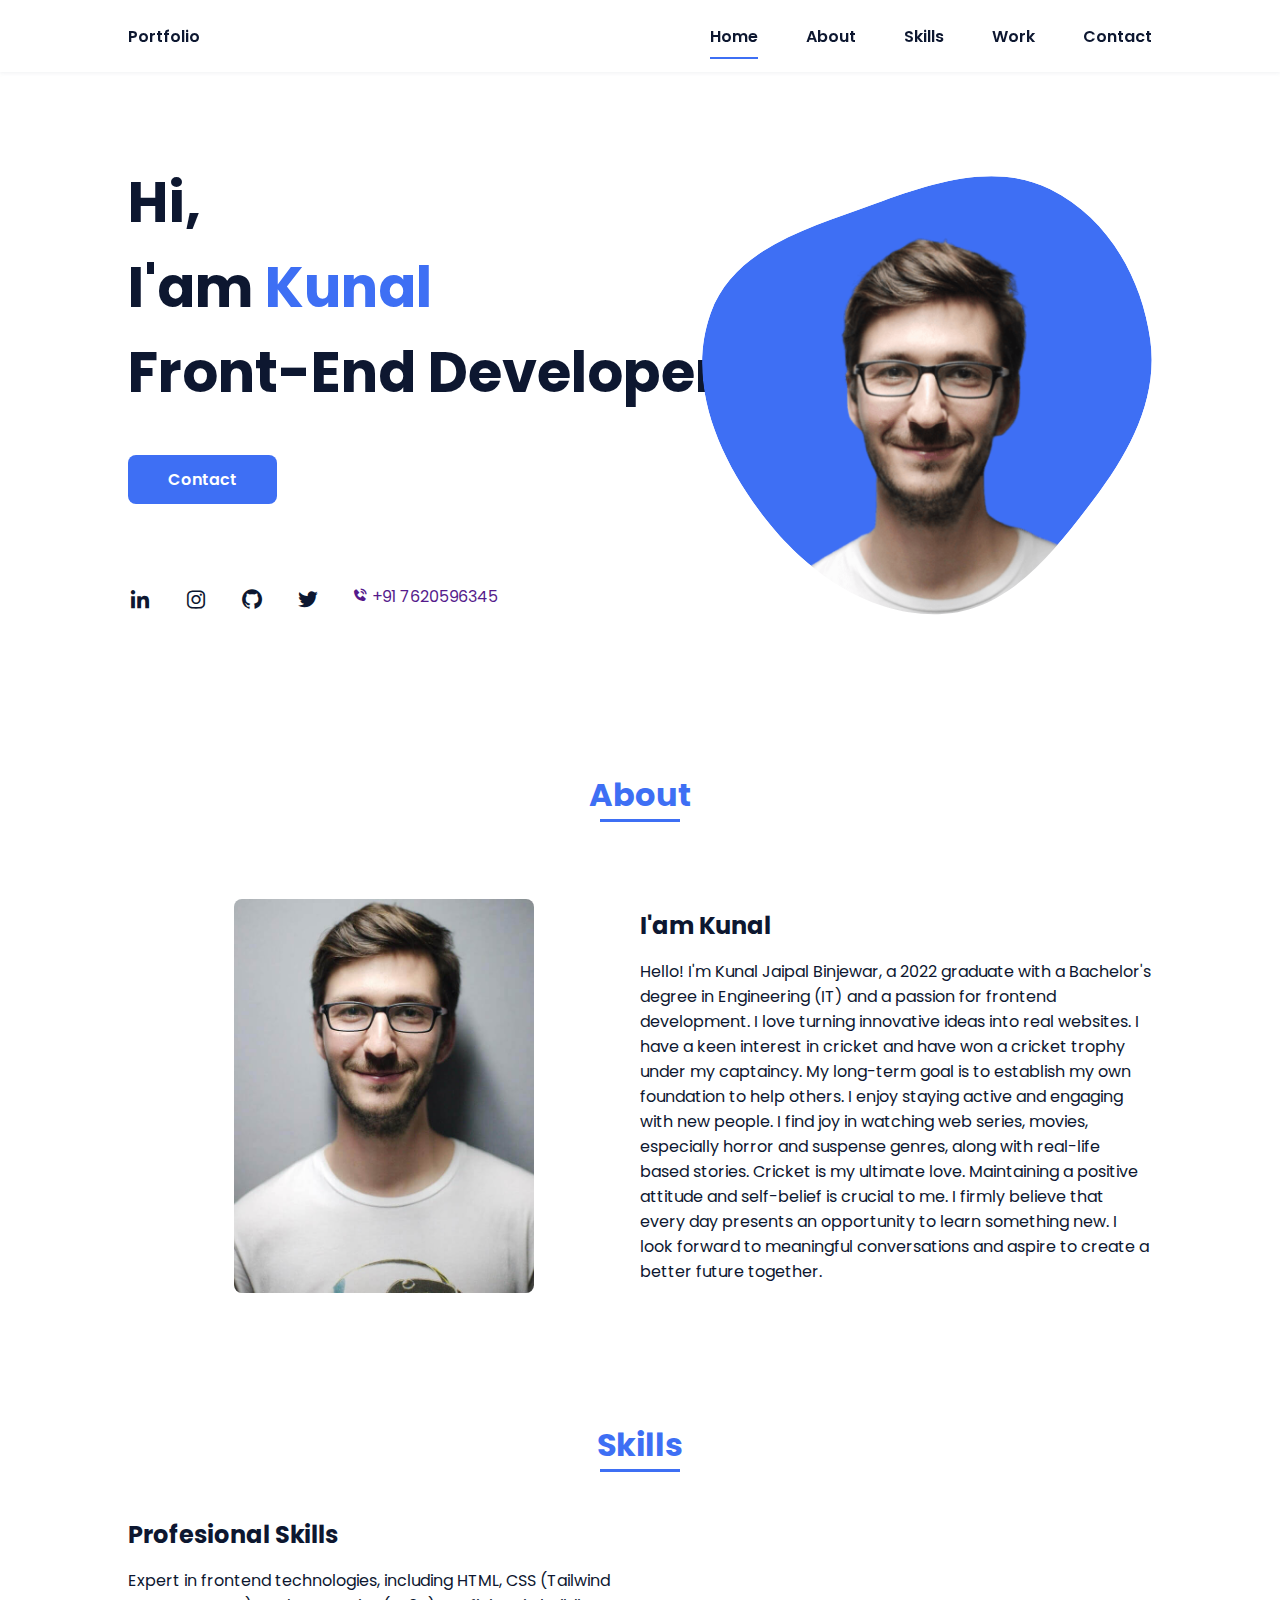
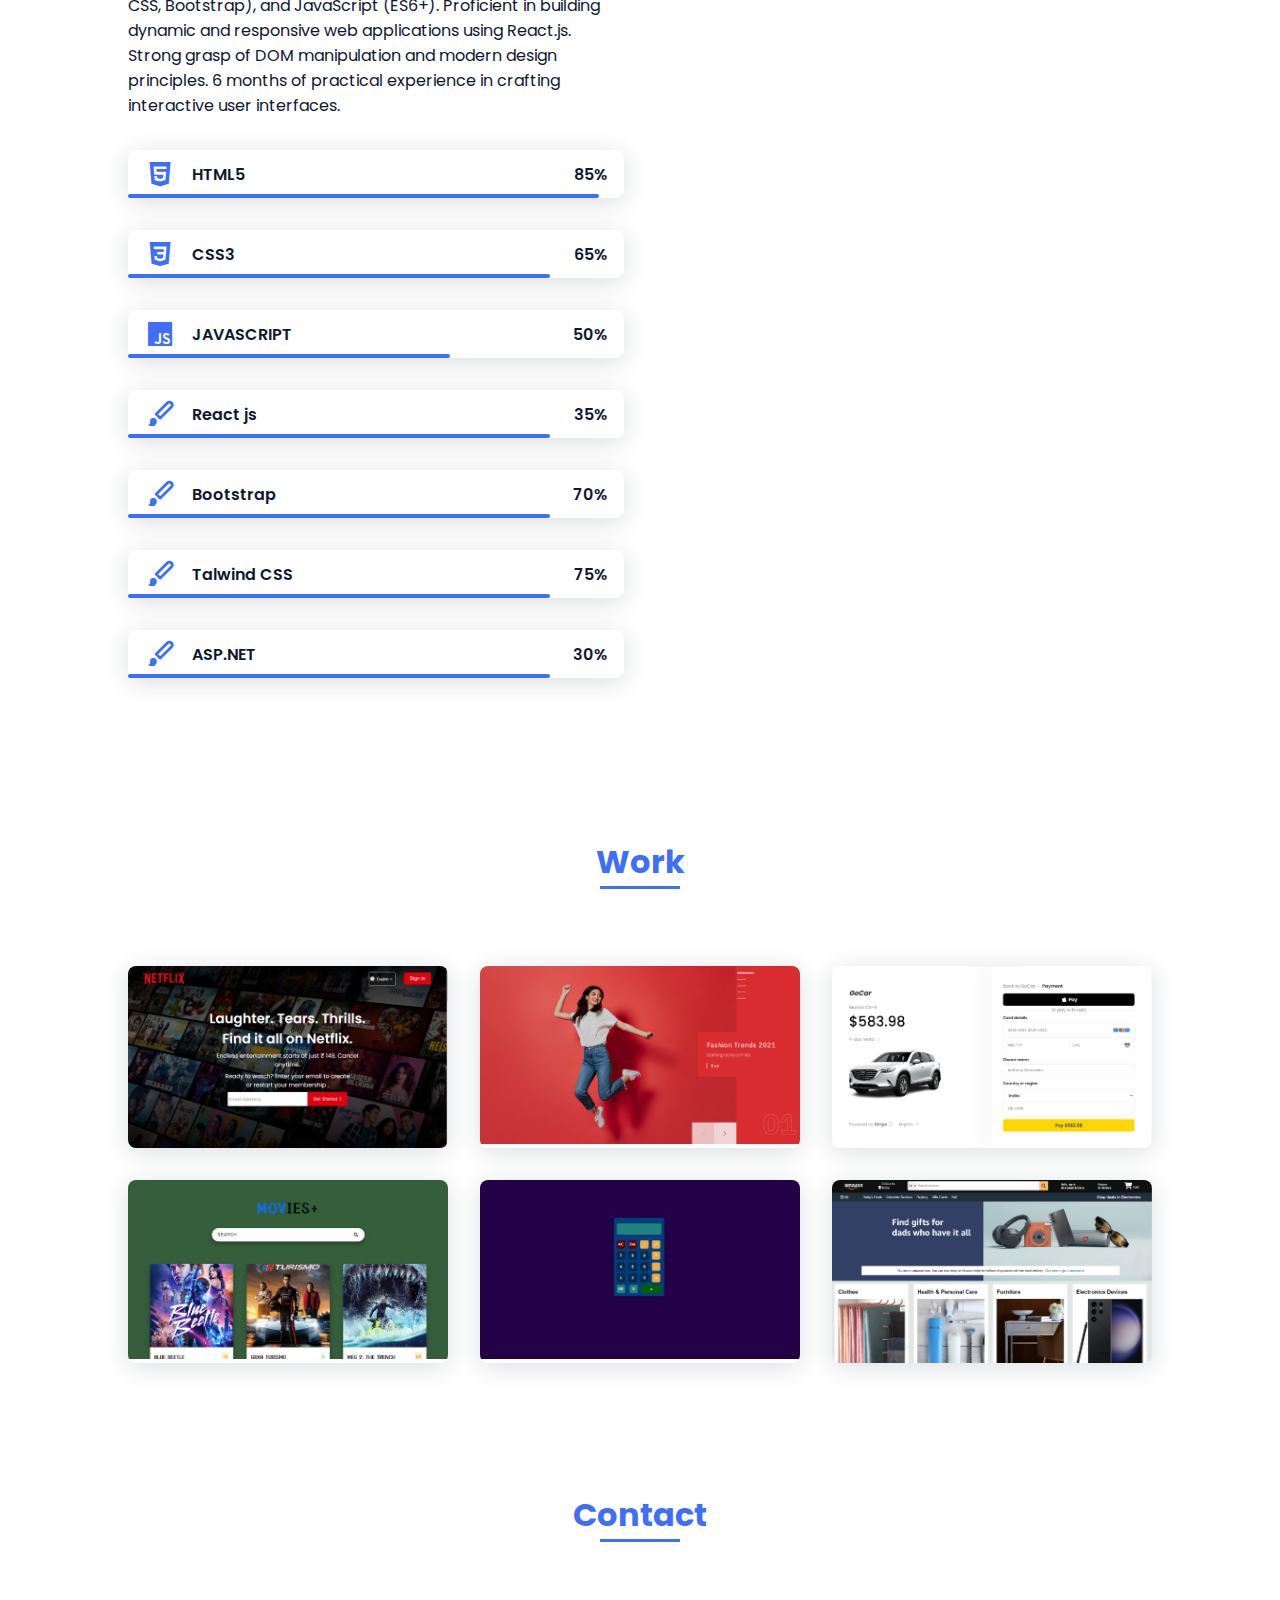
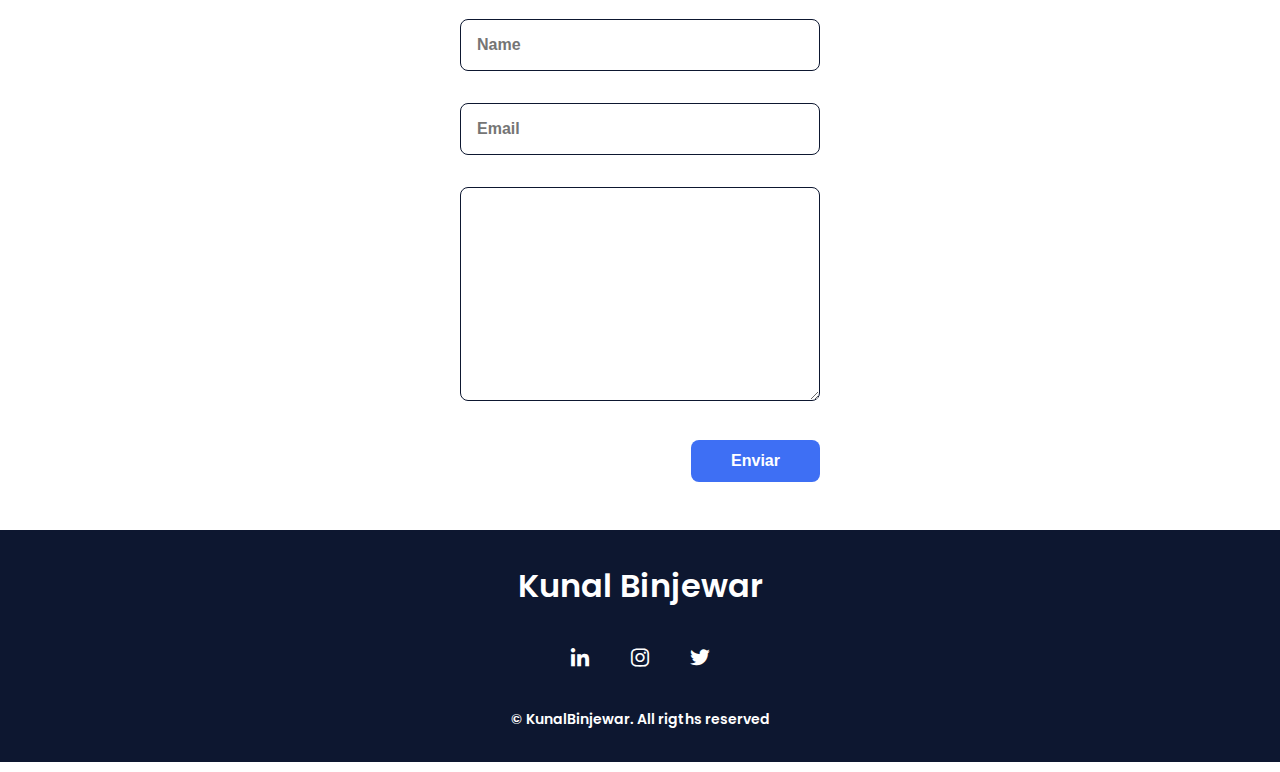
==== index.html @ bcb29efa "Add files via upload" ====
<!DOCTYPE html>
<html lang="en">
    <head>
        <meta charset="UTF-8">
        <meta name="viewport" content="width=device-width, initial-scale=1.0">

        <link rel="stylesheet" href="styles.css">

        <!-- =====BOX ICONS===== -->
        <link href='https://cdn.jsdelivr.net/npm/boxicons@2.0.5/css/boxicons.min.css' rel='stylesheet'>

        <title>Portfolio website complete</title>
        <link rel="stylesheet" href="style.css">
    </head>
    <body>
        <!--===== HEADER =====-->
        <header class="l-header">
            <nav class="nav bd-grid">
                <div>
                    <a href="#" class="nav__logo">Portfolio</a>
                </div>

                <div class="nav__menu" id="nav-menu">
                    <ul class="nav__list">
                        <li class="nav__item"><a href="#home" class="nav__link active">Home</a></li>
                        <li class="nav__item"><a href="#about" class="nav__link">About</a></li>
                        <li class="nav__item"><a href="#skills" class="nav__link">Skills</a></li>
                        <li class="nav__item"><a href="#work" class="nav__link">Work</a></li>
                        <li class="nav__item"><a href="#contact" class="nav__link">Contact</a></li>
                    </ul>
                </div>

                <div class="nav__toggle" id="nav-toggle">
                    <i class='bx bx-menu'></i>
                </div>
            </nav>
        </header>

        <main class="l-main">
            <!--===== HOME =====-->
            <section class="home bd-grid" id="home">
                <div class="home__data">
                    <h1 class="home__title">Hi,<br>I'am <span class="home__title-color">Kunal</span><br> Front-End Developer</h1>

                    <a href="#" class="button">Contact</a>
                </div>

                <div class="home__social">
                    <a href="https://www.linkedin.com/in/kunal-binjewar-3b2082219/" class="home__social-icon"><i class='bx bxl-linkedin'></i></a>
                    <a href="https://www.instagram.com/_kunal.binjewar/" class="home__social-icon"><i class='bx bxl-instagram'></i></a>
                    <a href="https://github.com/kunalbinjewar" class="home__social-icon"><i class='bx bxl-github' ></i></a>
                    <a href="https://twitter.com/kunalbinjewar09" class="home__social-icon"><i class='bx bxl-twitter'></i></a>
                    <a href="" class="home__contact-number">
                        <i class='bx bxs-phone-call'></i> +91 7620596345
                      </a>
                      

                </div>

                <div class="home__img">
                    <svg class="home__blob" viewBox="0 0 479 467" xmlns="http://www.w3.org/2000/svg" xmlns:xlink="http://www.w3.org/1999/xlink">
                        <mask id="mask0" mask-type="alpha">
                            <path d="M9.19024 145.964C34.0253 76.5814 114.865 54.7299 184.111 29.4823C245.804 6.98884 311.86 -14.9503 370.735 14.143C431.207 44.026 467.948 107.508 477.191 174.311C485.897 237.229 454.931 294.377 416.506 344.954C373.74 401.245 326.068 462.801 255.442 466.189C179.416 469.835 111.552 422.137 65.1576 361.805C17.4835 299.81 -17.1617 219.583 9.19024 145.964Z"/>
                        </mask>
                        <g mask="url(#mask0)">
                            <path d="M9.19024 145.964C34.0253 76.5814 114.865 54.7299 184.111 29.4823C245.804 6.98884 311.86 -14.9503 370.735 14.143C431.207 44.026 467.948 107.508 477.191 174.311C485.897 237.229 454.931 294.377 416.506 344.954C373.74 401.245 326.068 462.801 255.442 466.189C179.416 469.835 111.552 422.137 65.1576 361.805C17.4835 299.81 -17.1617 219.583 9.19024 145.964Z"/>
                            <image class="home__blob-img" x="50" y="60" href="perfil.png"/>
                        </g>
                    </svg>
                </div>
            </section>

            <!--===== ABOUT =====-->
            <section class="about section " id="about">
                <h2 class="section-title">About</h2>

                <div class="about__container bd-grid">
                    <div class="about__img">
                        <img src="about.jpg" alt="">
                    </div>
                    
                    <div>
                        <h2 class="about__subtitle">I'am Kunal</h2>
                        <p class="about__text">
                            Hello! I'm Kunal Jaipal Binjewar, a 2022 graduate with a Bachelor's degree in Engineering (IT) and a passion for frontend development. I love turning innovative ideas into real websites. I have a keen interest in cricket and have won a cricket trophy under my captaincy.
                            
                            My long-term goal is to establish my own foundation to help others. I enjoy staying active and engaging with new people. I find joy in watching web series, movies, especially horror and suspense genres, along with real-life based stories. Cricket is my ultimate love.
                            
                            Maintaining a positive attitude and self-belief is crucial to me. I firmly believe that every day presents an opportunity to learn something new. I look forward to meaningful conversations and aspire to create a better future together.</p>           
                    </div>                                   
                </div>
            </section>

            <!--===== SKILLS =====-->
            <section class="skills section" id="skills">
                <h2 class="section-title">Skills</h2>

                <div class="skills__container bd-grid">          
                    <div>
                        <h2 class="skills__subtitle">Profesional Skills</h2>
                        <p class="skills__text">Expert in frontend technologies, including HTML, CSS (Tailwind CSS, Bootstrap), and JavaScript (ES6+). Proficient in building dynamic and responsive web applications using React.js. Strong grasp of DOM manipulation and modern design principles. 6 months of practical experience in crafting interactive user interfaces.</p>
                        <div class="skills__data">
                            <div class="skills__names">
                                <i class='bx bxl-html5 skills__icon'></i>
                                <span class="skills__name">HTML5</span>
                            </div>
                            <div class="skills__bar skills__html">

                            </div>
                            <div>
                                <span class="skills__percentage">85%</span>
                            </div>
                        </div>
                        <div class="skills__data">
                            <div class="skills__names">
                                <i class='bx bxl-css3 skills__icon'></i>
                                <span class="skills__name">CSS3</span>
                            </div>
                            <div class="skills__bar skills__css">
                                
                            </div>
                            <div>
                                <span class="skills__percentage">65%</span>
                            </div>
                        </div>
                        <div class="skills__data">
                            <div class="skills__names">
                                <i class='bx bxl-javascript skills__icon' ></i>
                                <span class="skills__name">JAVASCRIPT</span>
                            </div>
                            <div class="skills__bar skills__js">
                                
                            </div>
                            <div>
                                <span class="skills__percentage">50%</span>
                            </div>
                        </div>
                        <div class="skills__data">
                            <div class="skills__names">
                                <i class='bx bxs-paint skills__icon'></i>
                                <span class="skills__name">React js</span>
                            </div>
                            <div class="skills__bar skills__ux">
                                
                            </div>
                            <div>
                                <span class="skills__percentage">35%</span>
                            </div>
                        </div>
                        <div class="skills__data">
                            <div class="skills__names">
                                <i class='bx bxs-paint skills__icon'></i>
                                <span class="skills__name">Bootstrap</span>
                            </div>
                            <div class="skills__bar skills__ux">
                                
                            </div>
                            <div>
                                <span class="skills__percentage">70%</span>
                            </div>
                        </div>
                        <div class="skills__data">
                            <div class="skills__names">
                                <i class='bx bxs-paint skills__icon'></i>
                                <span class="skills__name">Talwind CSS</span>
                            </div>
                            <div class="skills__bar skills__ux">
                                
                            </div>
                            <div>
                                <span class="skills__percentage">75%</span>
                            </div>
                        </div>
                        <div class="skills__data">
                            <div class="skills__names">
                                <i class='bx bxs-paint skills__icon'></i>
                                <span class="skills__name">ASP.NET</span>
                            </div>
                            <div class="skills__bar skills__ux">
                                
                            </div>
                            <div>
                                <span class="skills__percentage">30%</span>
                            </div>
                        </div>
                    </div>
                    
                    <div>              
                        <img src="assets/img/work3.jpg" alt="" class="skills__img">
                    </div>
                </div>
            </section>

            <!--===== WORK =====-->
            <section class="work section" id="work">
                <h2 class="section-title">Work</h2>

                <div class="work__container bd-grid">
                    <a href="https://netflixclone-kunalbinjewar.vercel.app/" class="work__img">
                        <img src="Work.png" alt="">
                    </a>
                    <a href="https://landing-page01-6m3l1eq79-kunalbinjewar.vercel.app/" class="work__img">
                        <img src="Work2.png" alt="">
                    </a>
                    <a href="https://checkout-form-5dfsgkwvi-kunalbinjewar.vercel.app/" class="work__img">
                        <img src="Work3.png" alt="">
                    </a>
                    <a href="https://movies-six-theta.vercel.app/" class="work__img">
                        <img src="Work4.png" alt="">
                    </a>
                    <a href="https://mini-calculator-gamma.vercel.app/" class="work__img">
                        <img src="Work5.png" alt="">
                    </a>
                    <a href="https://amazonclone-alpha.vercel.app/" class="work__img">
                        <img src="Work7.png" alt="">
                    </a>
                </div>
            </section>

            <!--===== CONTACT =====-->
            <section class="contact section" id="contact">
                <h2 class="section-title">Contact</h2>

                <div class="contact__container bd-grid">
                    <form action="" class="contact__form">
                        <input type="text" placeholder="Name" class="contact__input">
                        <input type="mail" placeholder="Email" class="contact__input">
                        <textarea name="" id="" cols="0" rows="10" class="contact__input"></textarea>
                        <input type="button" value="Enviar" class="contact__button button">
                    </form>
                </div>
            </section>
        </main>

        <!--===== FOOTER =====-->
        <footer class="footer">
            <p class="footer__title">Kunal Binjewar</p>
            <div class="footer__social">
                <a href="https://www.linkedin.com/in/kunal-binjewar-3b2082219/" class="footer__icon"><i class='bx bxl-linkedin' ></i></a>
                <a href="https://www.instagram.com/_kunal.binjewar/" class="footer__icon"><i class='bx bxl-instagram' ></i></a>
                <a href="https://twitter.com/kunalbinjewar09" class="footer__icon"><i class='bx bxl-twitter' ></i></a>
            </div>
            <p class="footer__copy">&#169; KunalBinjewar. All rigths reserved</p>
        </footer>

        <!--===== MAIN JS =====-->
        <script src="main.js"></script>
    </body>
</html>
---- style.css ----
/*===== GOOGLE FONTS =====*/
@import url("https://fonts.googleapis.com/css2?family=Poppins:wght@400;600;700&display=swap");
/*===== VARIABLES CSS =====*/
:root {
  --header-height: 3rem;
  --font-semi: 600;
  /*===== Colores =====*/
  /*Purple 260 - Red 355 - Blue 224 - Pink 340*/
  /* HSL color mode */
  --hue-color: 224;
  --first-color: hsl(var(--hue-color), 89%, 60%);
  --second-color: hsl(var(--hue-color), 56%, 12%);
  /*===== Fuente y tipografia =====*/
  --body-font: 'Poppins', sans-serif;
  --big-font-size: 2rem;
  --h2-font-size: 1.25rem;
  --normal-font-size: .938rem;
  --smaller-font-size: .75rem;
  /*===== Margenes =====*/
  --mb-2: 1rem;
  --mb-4: 2rem;
  --mb-5: 2.5rem;
  --mb-6: 3rem;
  /*===== z index =====*/
  --z-back: -10;
  --z-fixed: 100;
}

@media screen and (min-width: 968px) {
  :root {
    --big-font-size: 3.5rem;
    --h2-font-size: 2rem;
    --normal-font-size: 1rem;
    --smaller-font-size: .875rem;
  }
}

/*===== BASE =====*/
*, ::before, ::after {
  box-sizing: border-box;
}

html {
  scroll-behavior: smooth;
}

body {
  margin: var(--header-height) 0 0 0;
  font-family: var(--body-font);
  font-size: var(--normal-font-size);
  color: var(--second-color);
}

h1, h2, p {
  margin: 0;
}

ul {
  margin: 0;
  padding: 0;
  list-style: none;
}

a {
  text-decoration: none;
}

img {
  max-width: 100%;
  height: auto;
  display: block;
}

/*===== CLASS CSS ===== */
.section-title {
  position: relative;
  font-size: var(--h2-font-size);
  color: var(--first-color);
  margin-top: var(--mb-2);
  margin-bottom: var(--mb-4);
  text-align: center;
}

.section-title::after {
  position: absolute;
  content: '';
  width: 64px;
  height: 0.18rem;
  left: 0;
  right: 0;
  margin: auto;
  top: 2rem;
  background-color: var(--first-color);
}

.section {
  padding-top: 3rem;
  padding-bottom: 2rem;
}

/*===== LAYOUT =====*/
.bd-grid {
  max-width: 1024px;
  display: grid;
  margin-left: var(--mb-2);
  margin-right: var(--mb-2);
}

.l-header {
  width: 100%;
  position: fixed;
  top: 0;
  left: 0;
  z-index: var(--z-fixed);
  background-color: #fff;
  box-shadow: 0 1px 4px rgba(146, 161, 176, 0.15);
}

/*===== NAV =====*/
.nav {
  height: var(--header-height);
  display: flex;
  justify-content: space-between;
  align-items: center;
  font-weight: var(--font-semi);
}

@media screen and (max-width: 767px) {
  .nav__menu {
    position: fixed;
    top: var(--header-height);
    right: -100%;
    width: 80%;
    height: 100%;
    padding: 2rem;
    background-color: var(--second-color);
    transition: .5s;
  }
}

.nav__item {
  margin-bottom: var(--mb-4);
}

.nav__link {
  position: relative;
  color: #fff;
}

.nav__link:hover {
  position: relative;
}

.nav__link:hover::after {
  position: absolute;
  content: '';
  width: 100%;
  height: 0.18rem;
  left: 0;
  top: 2rem;
  background-color: var(--first-color);
}

.nav__logo {
  color: var(--second-color);
}

.nav__toggle {
  color: var(--second-color);
  font-size: 1.5rem;
  cursor: pointer;
}

/*Active menu*/
.active::after {
  position: absolute;
  content: '';
  width: 100%;
  height: 0.18rem;
  left: 0;
  top: 2rem;
  background-color: var(--first-color);
}

/*=== Show menu ===*/
.show {
  right: 0;
}

/*===== HOME =====*/
.home {
  position: relative;
  row-gap: 5rem;
  padding: 4rem 0 5rem;
}

.home__data {
  align-self: center;
}

.home__title {
  font-size: var(--big-font-size);
  margin-bottom: var(--mb-5);
}

.home__title-color {
  color: var(--first-color);
}

.home__social {
  display: flex;
  flex-direction: column;
}

.home__social-icon {
  width: max-content;
  margin-bottom: var(--mb-2);
  font-size: 1.5rem;
  color: var(--second-color);
}

.home__social-icon:hover {
  color: var(--first-color);
}

.home__img {
  position: absolute;
  right: 0;
  bottom: 0;
  width: 260px;
}

.home__blob {
  fill: var(--first-color);
}

.home__blob-img {
  width: 390px;
}

/*BUTTONS*/
.button {
  display: inline-block;
  background-color: var(--first-color);
  color: #fff;
  padding: .75rem 2.5rem;
  font-weight: var(--font-semi);
  border-radius: .5rem;
  transition: .3s;
}

.button:hover {
  box-shadow: 0px 10px 36px rgba(0, 0, 0, 0.15);
}

/* ===== ABOUT =====*/
.about__container {
  row-gap: 2rem;
  text-align: center;
}

.about__subtitle {
  margin-bottom: var(--mb-2);
}

.about__img {
  justify-self: center;
}

.about__img img {
  width: 200px;
  border-radius: .5rem;
}

/* ===== SKILLS =====*/
.skills__container {
  row-gap: 2rem;
  text-align: center;
}

.skills__subtitle {
  margin-bottom: var(--mb-2);
}

.skills__text {
  margin-bottom: var(--mb-4);
}

.skills__data {
  display: flex;
  justify-content: space-between;
  align-items: center;
  position: relative;
  font-weight: var(--font-semi);
  padding: .5rem 1rem;
  margin-bottom: var(--mb-4);
  border-radius: .5rem;
  box-shadow: 0px 4px 25px rgba(14, 36, 49, 0.15);
}

.skills__icon {
  font-size: 2rem;
  margin-right: var(--mb-2);
  color: var(--first-color);
}

.skills__names {
  display: flex;
  align-items: center;
}

.skills__bar {
  position: absolute;
  left: 0;
  bottom: 0;
  background-color: var(--first-color);
  height: .25rem;
  border-radius: .5rem;
  z-index: var(--z-back);
}

.skills__html {
  width: 95%;
}

.skills__css {
  width: 85%;
}

.skills__js {
  width: 65%;
}

.skills__ux {
  width: 85%;
}

.skills__img {
  border-radius: .5rem;
}

/* ===== WORK =====*/
.work__container {
  row-gap: 2rem;
}

.work__img {
  box-shadow: 0px 4px 25px rgba(14, 36, 49, 0.15);
  border-radius: .5rem;
  overflow: hidden;
}

.work__img img {
  transition: 1s;
}

.work__img img:hover {
  transform: scale(1.1);
}

/* ===== CONTACT =====*/
.contact__input {
  width: 100%;
  font-size: var(--normal-font-size);
  font-weight: var(--font-semi);
  padding: 1rem;
  border-radius: .5rem;
  border: 1.5px solid var(--second-color);
  outline: none;
  margin-bottom: var(--mb-4);
}

.contact__button {
  display: block;
  border: none;
  outline: none;
  font-size: var(--normal-font-size);
  cursor: pointer;
  margin-left: auto;
}

/* ===== FOOTER =====*/
.footer {
  background-color: var(--second-color);
  color: #fff;
  text-align: center;
  font-weight: var(--font-semi);
  padding: 2rem 0;
}

.footer__title {
  font-size: 2rem;
  margin-bottom: var(--mb-4);
}

.footer__social {
  margin-bottom: var(--mb-4);
}

.footer__icon {
  font-size: 1.5rem;
  color: #fff;
  margin: 0 var(--mb-2);
}

.footer__copy {
  font-size: var(--smaller-font-size);
}

/* ===== MEDIA QUERIES=====*/
@media screen and (max-width: 320px) {
  .home {
    row-gap: 2rem;
  }
  .home__img {
    width: 200px;
  }
}

@media screen and (min-width: 576px) {
  .home {
    padding: 4rem 0 2rem;
  }
  .home__social {
    padding-top: 0;
    padding-bottom: 2.5rem;
    flex-direction: row;
    align-self: flex-end;
  }
  .home__social-icon {
    margin-bottom: 0;
    margin-right: var(--mb-4);
  }
  .home__img {
    width: 300px;
    bottom: 25%;
  }
  .about__container {
    grid-template-columns: repeat(2, 1fr);
    align-items: center;
    text-align: initial;
  }
  .skills__container {
    grid-template-columns: .7fr;
    justify-content: center;
    column-gap: 1rem;
  }
  .work__container {
    grid-template-columns: repeat(2, 1fr);
    column-gap: 2rem;
    padding-top: 2rem;
  }
  .contact__form {
    width: 360px;
    padding-top: 2rem;
  }
  .contact__container {
    justify-items: center;
  }
}

@media screen and (min-width: 768px) {
  body {
    margin: 0;
  }
  .section {
    padding-top: 4rem;
    padding-bottom: 3rem;
  }
  .section-title {
    margin-bottom: var(--mb-6);
  }
  .section-title::after {
    width: 80px;
    top: 3rem;
  }
  .nav {
    height: calc(var(--header-height) + 1.5rem);
  }
  .nav__list {
    display: flex;
    padding-top: 0;
  }
  .nav__item {
    margin-left: var(--mb-6);
    margin-bottom: 0;
  }
  .nav__toggle {
    display: none;
  }
  .nav__link {
    color: var(--second-color);
  }
  .home {
    padding: 8rem 0 2rem;
  }
  .home__img {
    width: 400px;
    bottom: 10%;
  }
  .about__container {
    padding-top: 2rem;
  }
  .about__img img {
    width: 300px;
  }
  .skills__container {
    grid-template-columns: repeat(2, 1fr);
    column-gap: 2rem;
    align-items: center;
    text-align: initial;
  }
  .work__container {
    grid-template-columns: repeat(3, 1fr);
    column-gap: 2rem;
  }
}

@media screen and (min-width: 992px) {
  .bd-grid {
    margin-left: auto;
    margin-right: auto;
  }
  .home {
    padding: 10rem 0 2rem;
  }
  .home__img {
    width: 450px;
  }
}
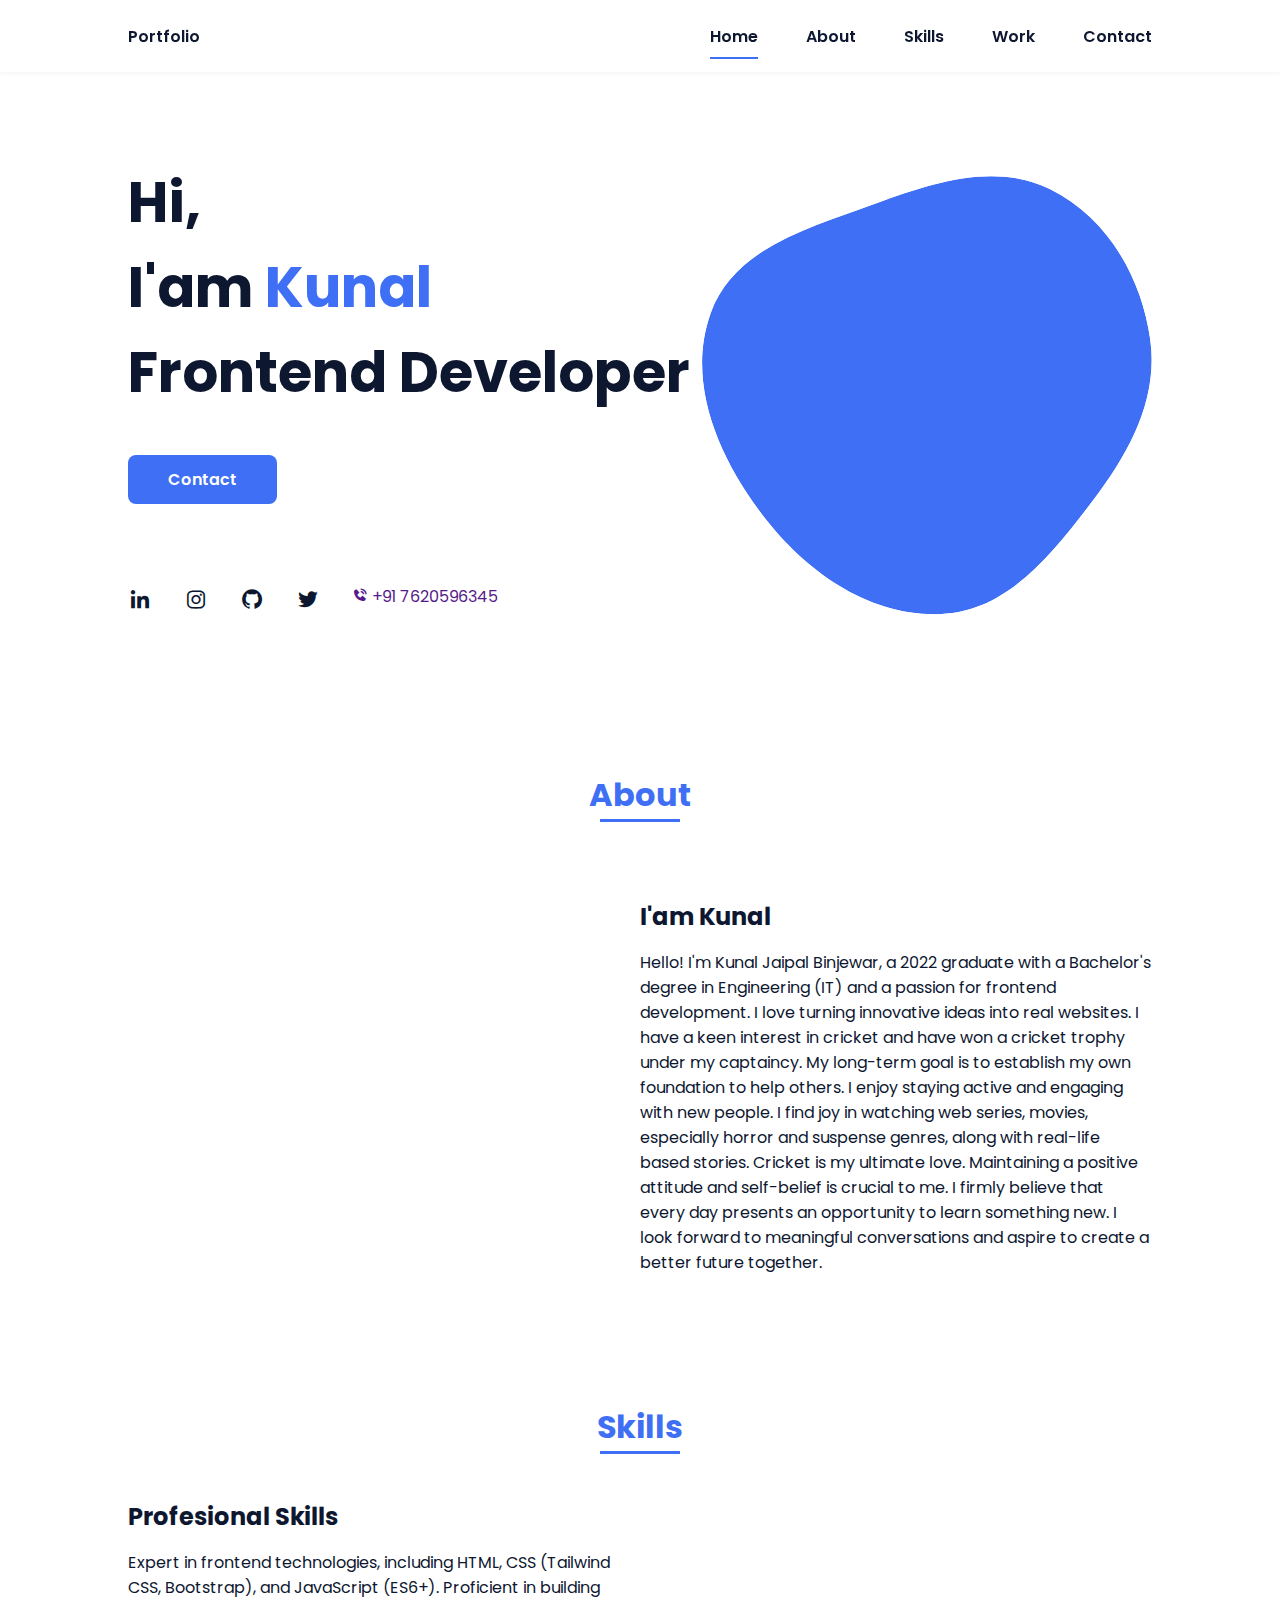
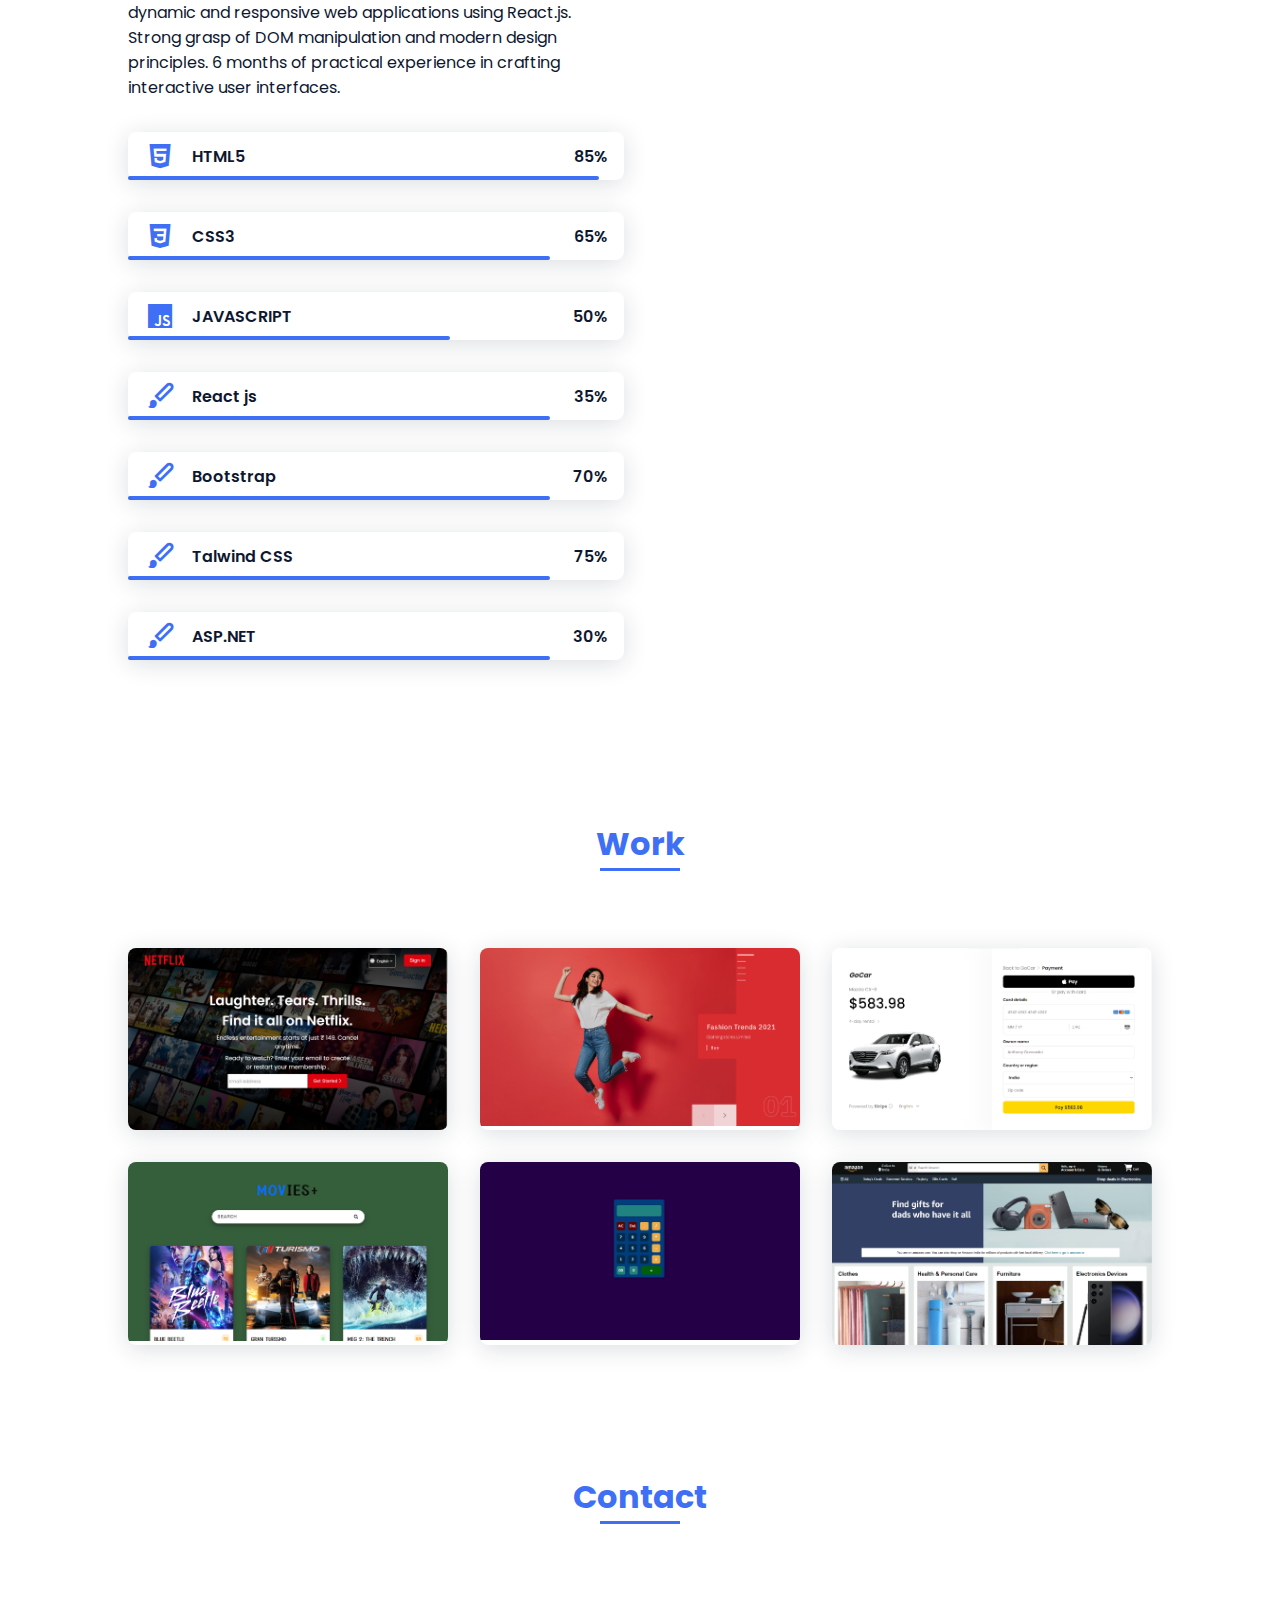
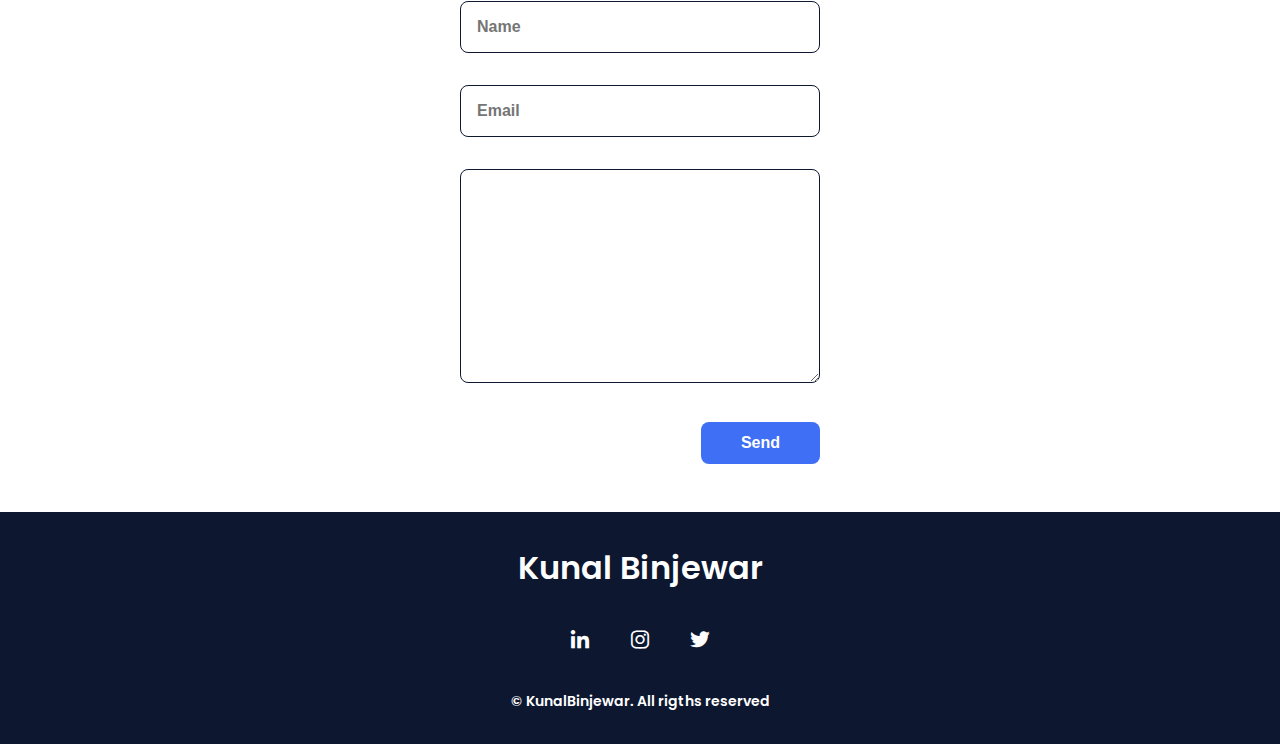
==== commit aaa525f8: "Add files via upload" ====
--- a/index.html
+++ b/index.html
@@ -40,7 +40,7 @@
             <!--===== HOME =====-->
             <section class="home bd-grid" id="home">
                 <div class="home__data">
-                    <h1 class="home__title">Hi,<br>I'am <span class="home__title-color">Kunal</span><br> Front-End Developer</h1>
+                    <h1 class="home__title">Hi,<br>I'am <span class="home__title-color">Kunal</span><br> Frontend Developer</h1>
 
                     <a href="#" class="button">Contact</a>
                 </div>
@@ -64,7 +64,7 @@
                         </mask>
                         <g mask="url(#mask0)">
                             <path d="M9.19024 145.964C34.0253 76.5814 114.865 54.7299 184.111 29.4823C245.804 6.98884 311.86 -14.9503 370.735 14.143C431.207 44.026 467.948 107.508 477.191 174.311C485.897 237.229 454.931 294.377 416.506 344.954C373.74 401.245 326.068 462.801 255.442 466.189C179.416 469.835 111.552 422.137 65.1576 361.805C17.4835 299.81 -17.1617 219.583 9.19024 145.964Z"/>
-                            <image class="home__blob-img" x="50" y="60" href="perfil.png"/>
+                            <image class="home__blob-img" x="50" y="60" href="pic.png"/>
                         </g>
                     </svg>
                 </div>
@@ -76,7 +76,7 @@
 
                 <div class="about__container bd-grid">
                     <div class="about__img">
-                        <img src="about.jpg" alt="">
+                        <img src="pic.png" alt="">
                     </div>
                     
                     <div>
@@ -226,7 +226,7 @@
                         <input type="text" placeholder="Name" class="contact__input">
                         <input type="mail" placeholder="Email" class="contact__input">
                         <textarea name="" id="" cols="0" rows="10" class="contact__input"></textarea>
-                        <input type="button" value="Enviar" class="contact__button button">
+                        <input type="button" value="Send" class="contact__button button">
                     </form>
                 </div>
             </section>
--- a/style.css
+++ b/style.css
@@ -268,8 +268,9 @@
 }
 
 .about__img img {
-  width: 200px;
-  border-radius: .5rem;
+  width: 300px;
+  border-radius: .5rem;
+ background-color: darkslategrey;
 }
 
 /* ===== SKILLS =====*/
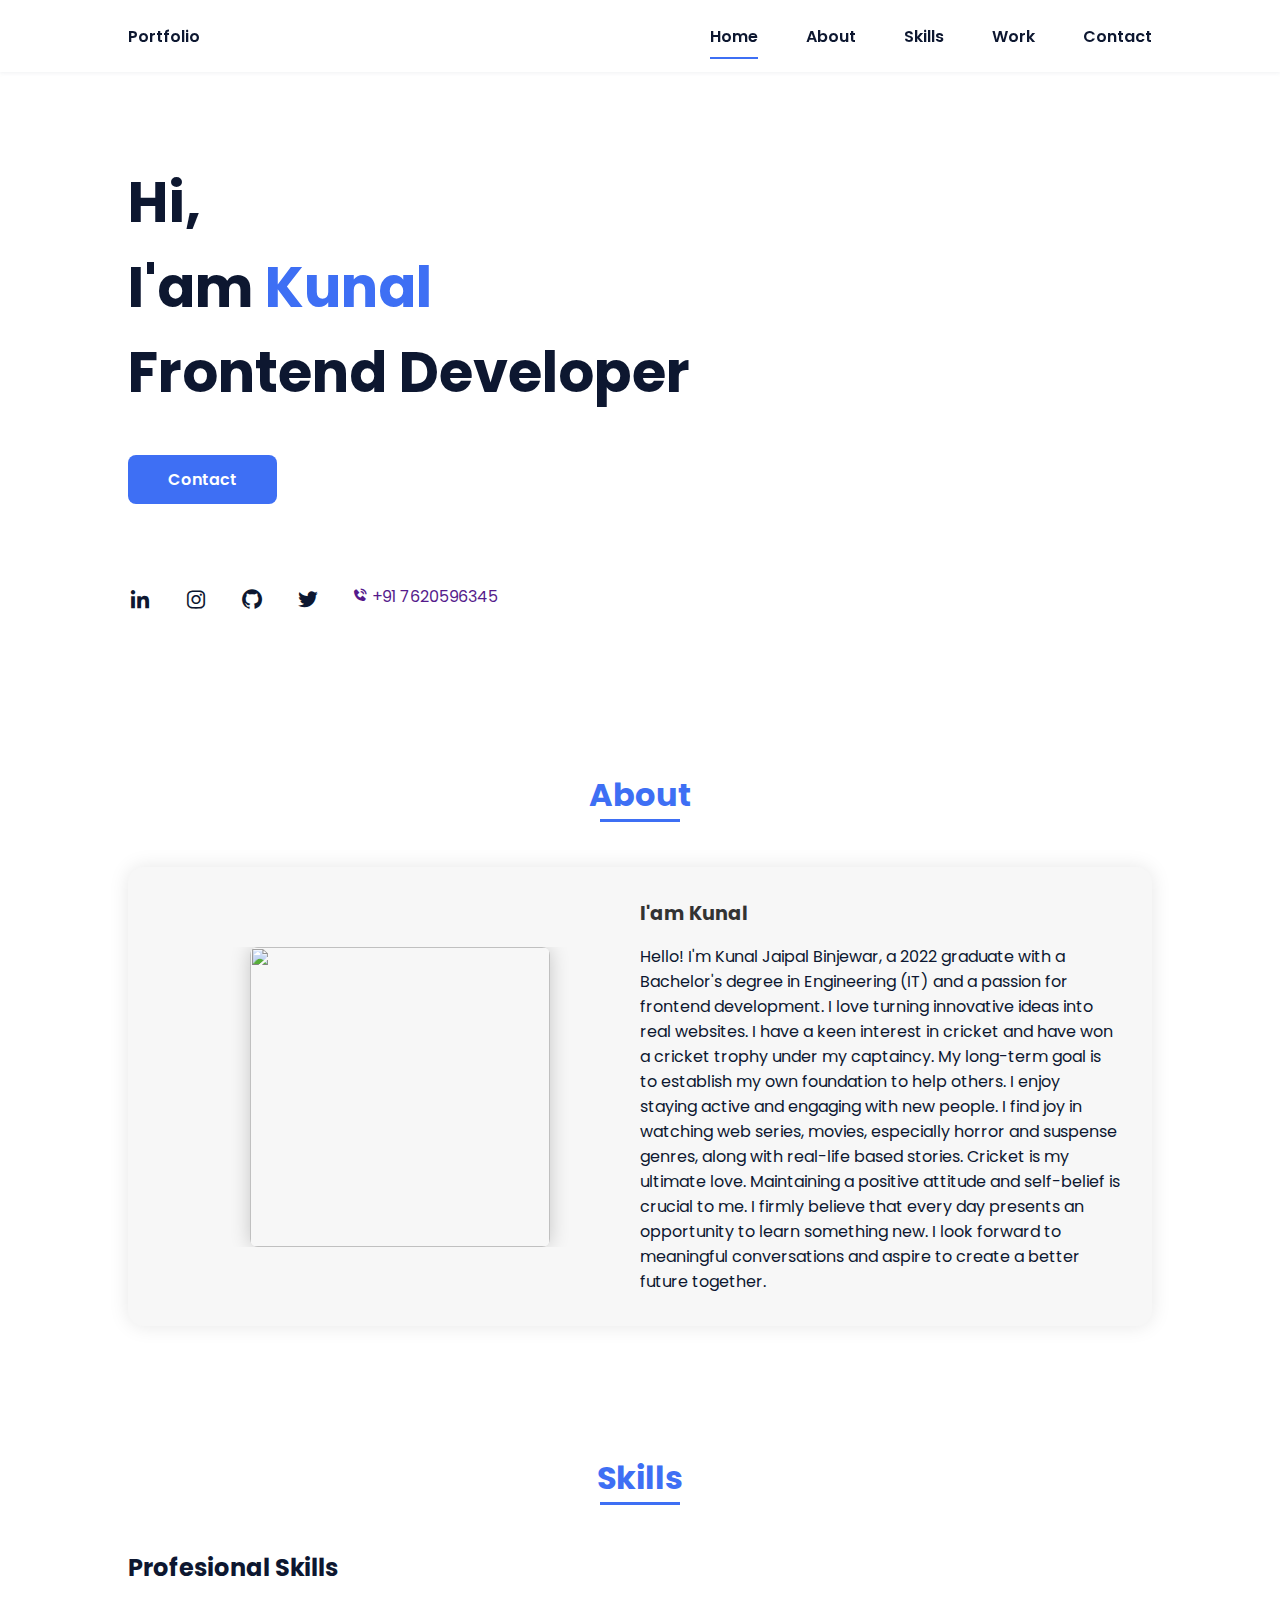
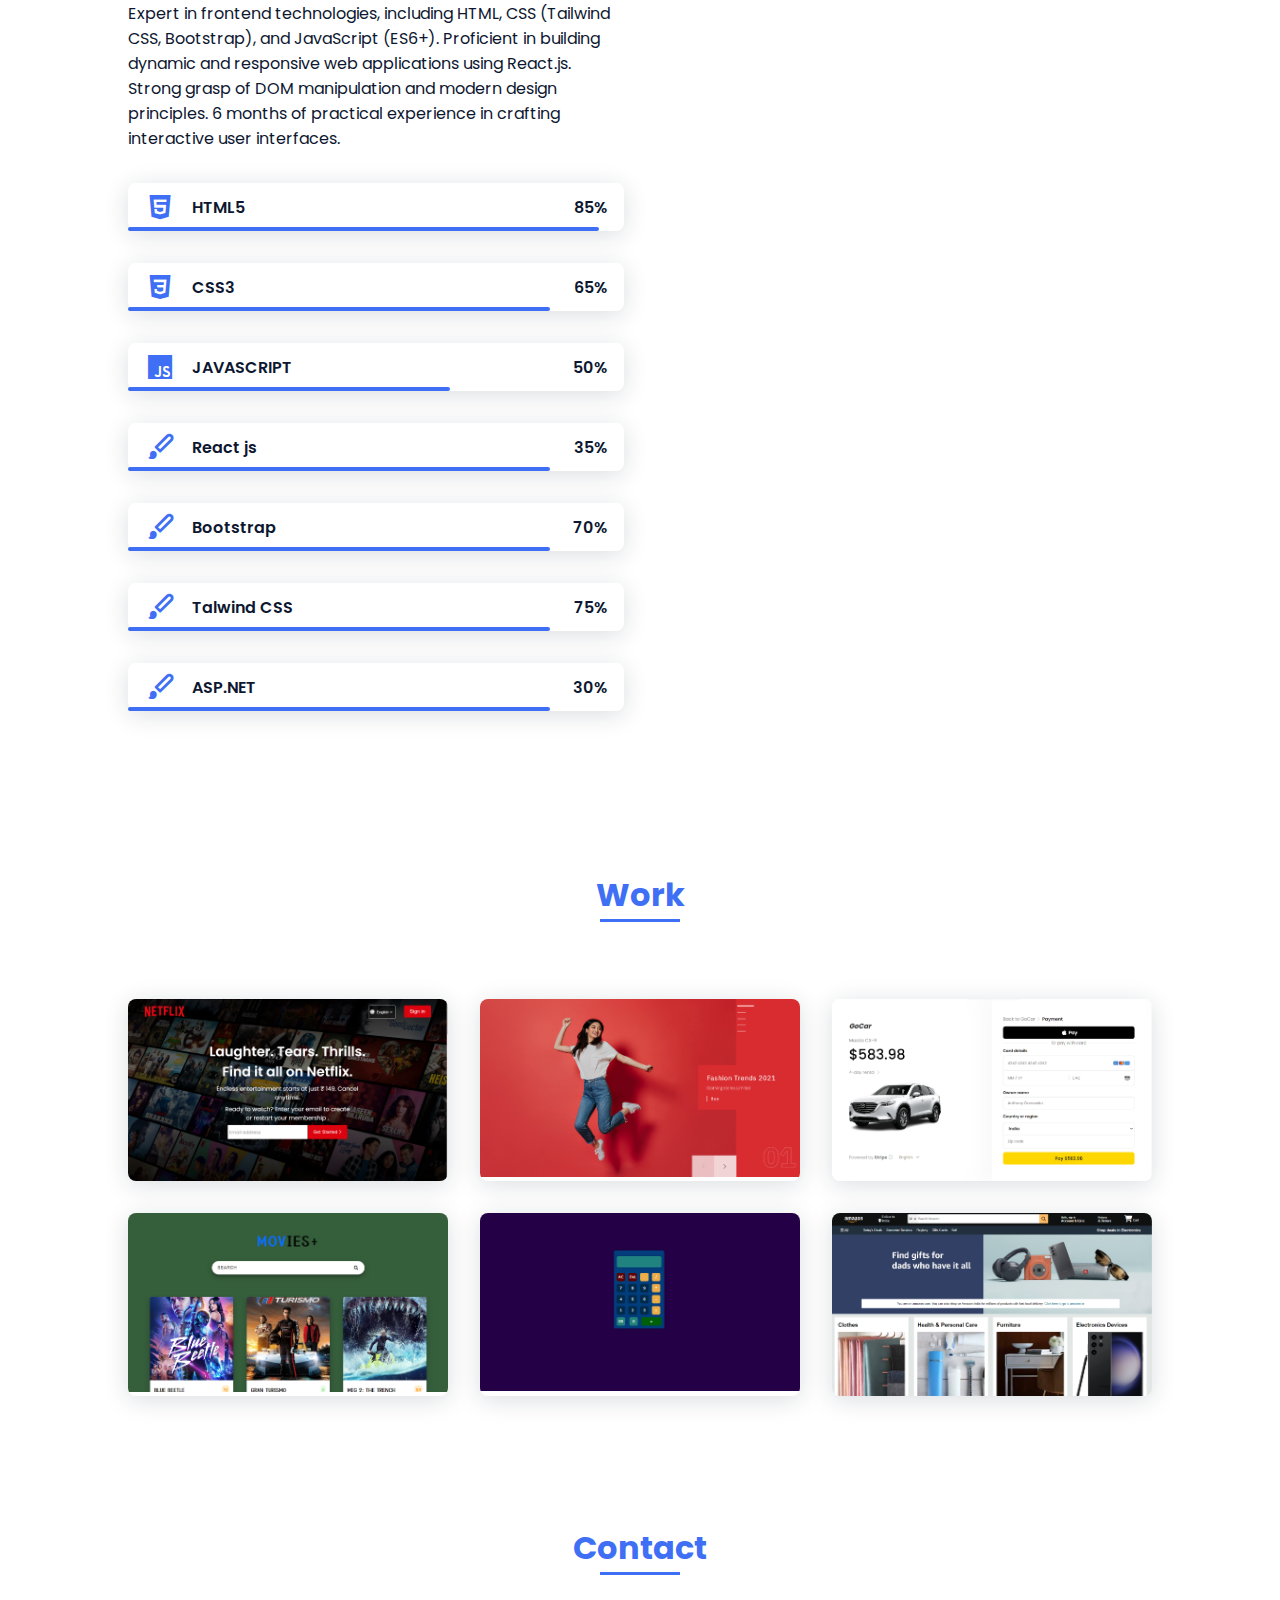
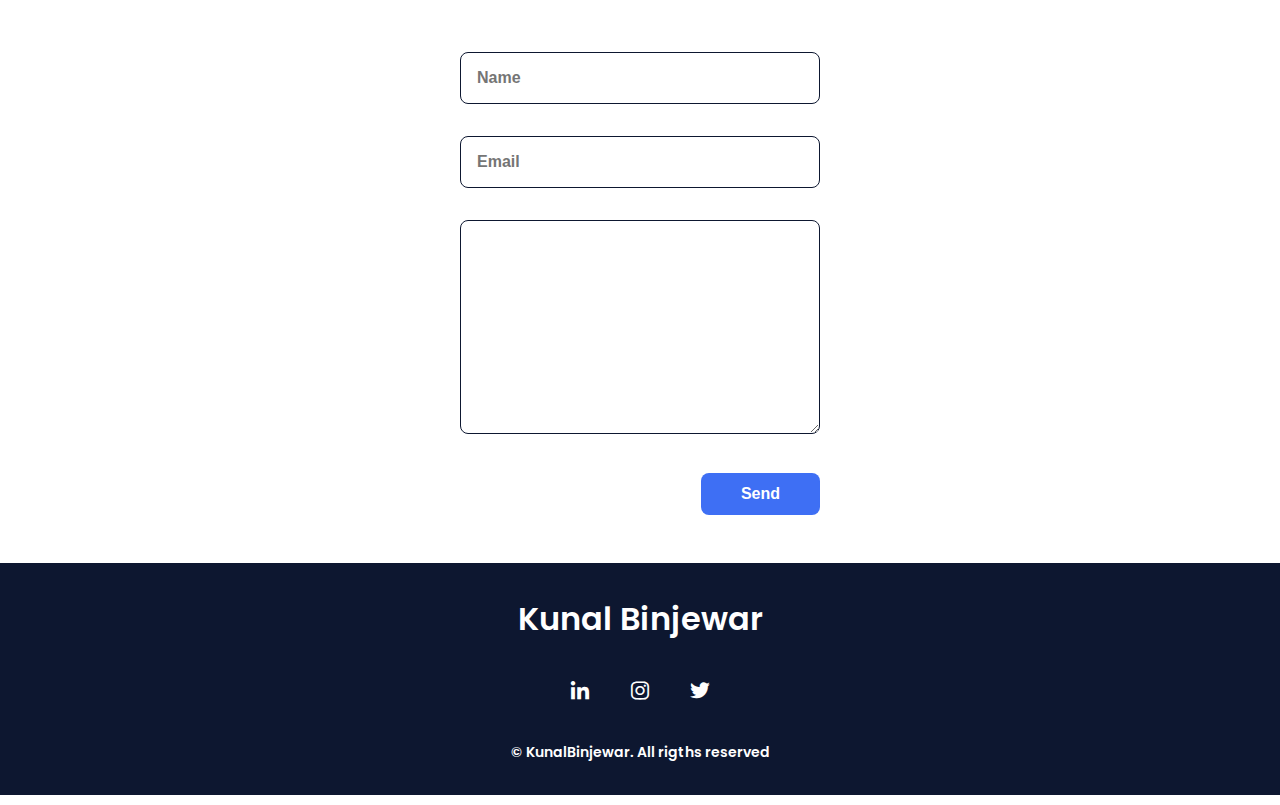
==== commit 1c138698: "Add files via upload" ====
--- a/index.html
+++ b/index.html
@@ -4,22 +4,21 @@
         <meta charset="UTF-8">
         <meta name="viewport" content="width=device-width, initial-scale=1.0">
 
-        <link rel="stylesheet" href="styles.css">
+        <link rel="stylesheet" href="style.css">
 
         <!-- =====BOX ICONS===== -->
         <link href='https://cdn.jsdelivr.net/npm/boxicons@2.0.5/css/boxicons.min.css' rel='stylesheet'>
 
-        <title>Portfolio website complete</title>
+        <title>Portfolio</title>
         <link rel="stylesheet" href="style.css">
     </head>
     <body>
         <!--===== HEADER =====-->
-        <header class="l-header">
+        <header class="l-header"> 
             <nav class="nav bd-grid">
                 <div>
                     <a href="#" class="nav__logo">Portfolio</a>
                 </div>
-
                 <div class="nav__menu" id="nav-menu">
                     <ul class="nav__list">
                         <li class="nav__item"><a href="#home" class="nav__link active">Home</a></li>
@@ -29,8 +28,7 @@
                         <li class="nav__item"><a href="#contact" class="nav__link">Contact</a></li>
                     </ul>
                 </div>
-
-                <div class="nav__toggle" id="nav-toggle">
+               <div class="nav__toggle" id="nav-toggle">
                     <i class='bx bx-menu'></i>
                 </div>
             </nav>
@@ -55,18 +53,6 @@
                       </a>
                       
 
-                </div>
-
-                <div class="home__img">
-                    <svg class="home__blob" viewBox="0 0 479 467" xmlns="http://www.w3.org/2000/svg" xmlns:xlink="http://www.w3.org/1999/xlink">
-                        <mask id="mask0" mask-type="alpha">
-                            <path d="M9.19024 145.964C34.0253 76.5814 114.865 54.7299 184.111 29.4823C245.804 6.98884 311.86 -14.9503 370.735 14.143C431.207 44.026 467.948 107.508 477.191 174.311C485.897 237.229 454.931 294.377 416.506 344.954C373.74 401.245 326.068 462.801 255.442 466.189C179.416 469.835 111.552 422.137 65.1576 361.805C17.4835 299.81 -17.1617 219.583 9.19024 145.964Z"/>
-                        </mask>
-                        <g mask="url(#mask0)">
-                            <path d="M9.19024 145.964C34.0253 76.5814 114.865 54.7299 184.111 29.4823C245.804 6.98884 311.86 -14.9503 370.735 14.143C431.207 44.026 467.948 107.508 477.191 174.311C485.897 237.229 454.931 294.377 416.506 344.954C373.74 401.245 326.068 462.801 255.442 466.189C179.416 469.835 111.552 422.137 65.1576 361.805C17.4835 299.81 -17.1617 219.583 9.19024 145.964Z"/>
-                            <image class="home__blob-img" x="50" y="60" href="pic.png"/>
-                        </g>
-                    </svg>
                 </div>
             </section>
 
--- a/style.css
+++ b/style.css
@@ -223,21 +223,6 @@
   color: var(--first-color);
 }
 
-.home__img {
-  position: absolute;
-  right: 0;
-  bottom: 0;
-  width: 260px;
-}
-
-.home__blob {
-  fill: var(--first-color);
-}
-
-.home__blob-img {
-  width: 390px;
-}
-
 /*BUTTONS*/
 .button {
   display: inline-block;
@@ -257,21 +242,47 @@
 .about__container {
   row-gap: 2rem;
   text-align: center;
+  padding: 2rem;
+  background-color: #f7f7f7;
+  border-radius: 1rem;
+  box-shadow: 0px 0px 20px 0px rgba(0, 0, 0, 0.1);
 }
 
 .about__subtitle {
   margin-bottom: var(--mb-2);
+  font-size: 1.2rem;
+  color: #333;
 }
 
 .about__img {
-  justify-self: center;
+  display: flex;
+  justify-content: center;
+  align-items: center;
+  height: 300px;
+  position: relative;
+  overflow: hidden;
 }
 
 .about__img img {
-  width: 300px;
-  border-radius: .5rem;
- background-color: darkslategrey;
-}
+  width: 100%;
+  height: 100%;
+  object-fit: cover;
+  border-radius: .5rem;
+  box-shadow: 0px 0px 20px 0px rgba(0, 0, 0, 0.2);
+  transform: scale(1);
+  transition: transform 0.3s ease;
+}
+
+.about__img:hover img {
+  transform: scale(1.1);
+}
+
+/* Add animation on hover for subtitle */
+.about__subtitle:hover {
+  color: #ff6600;
+  transition: color 0.3s ease;
+}
+
 
 /* ===== SKILLS =====*/
 .skills__container {
--- a/style.css
+++ b/style.css
@@ -223,21 +223,6 @@
   color: var(--first-color);
 }
 
-.home__img {
-  position: absolute;
-  right: 0;
-  bottom: 0;
-  width: 260px;
-}
-
-.home__blob {
-  fill: var(--first-color);
-}
-
-.home__blob-img {
-  width: 390px;
-}
-
 /*BUTTONS*/
 .button {
   display: inline-block;
@@ -257,21 +242,47 @@
 .about__container {
   row-gap: 2rem;
   text-align: center;
+  padding: 2rem;
+  background-color: #f7f7f7;
+  border-radius: 1rem;
+  box-shadow: 0px 0px 20px 0px rgba(0, 0, 0, 0.1);
 }
 
 .about__subtitle {
   margin-bottom: var(--mb-2);
+  font-size: 1.2rem;
+  color: #333;
 }
 
 .about__img {
-  justify-self: center;
+  display: flex;
+  justify-content: center;
+  align-items: center;
+  height: 300px;
+  position: relative;
+  overflow: hidden;
 }
 
 .about__img img {
-  width: 300px;
-  border-radius: .5rem;
- background-color: darkslategrey;
-}
+  width: 100%;
+  height: 100%;
+  object-fit: cover;
+  border-radius: .5rem;
+  box-shadow: 0px 0px 20px 0px rgba(0, 0, 0, 0.2);
+  transform: scale(1);
+  transition: transform 0.3s ease;
+}
+
+.about__img:hover img {
+  transform: scale(1.1);
+}
+
+/* Add animation on hover for subtitle */
+.about__subtitle:hover {
+  color: #ff6600;
+  transition: color 0.3s ease;
+}
+
 
 /* ===== SKILLS =====*/
 .skills__container {
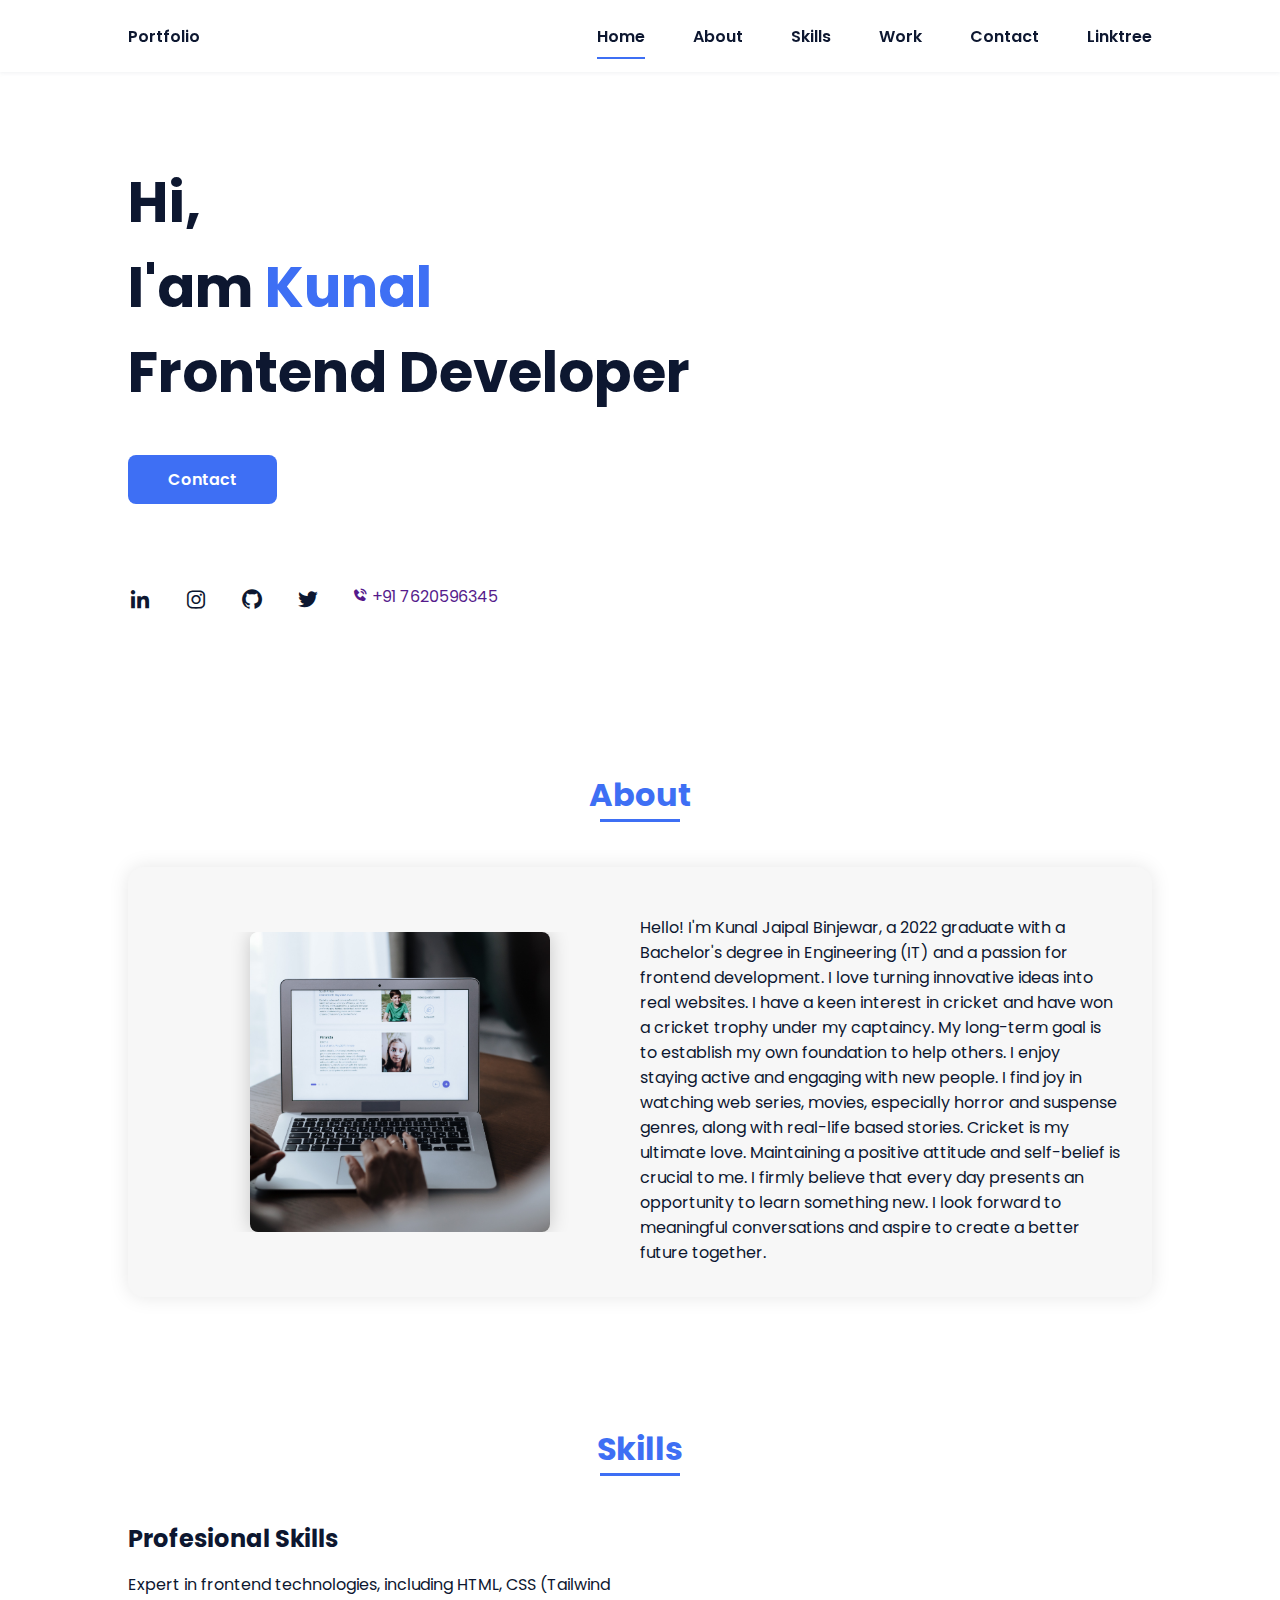
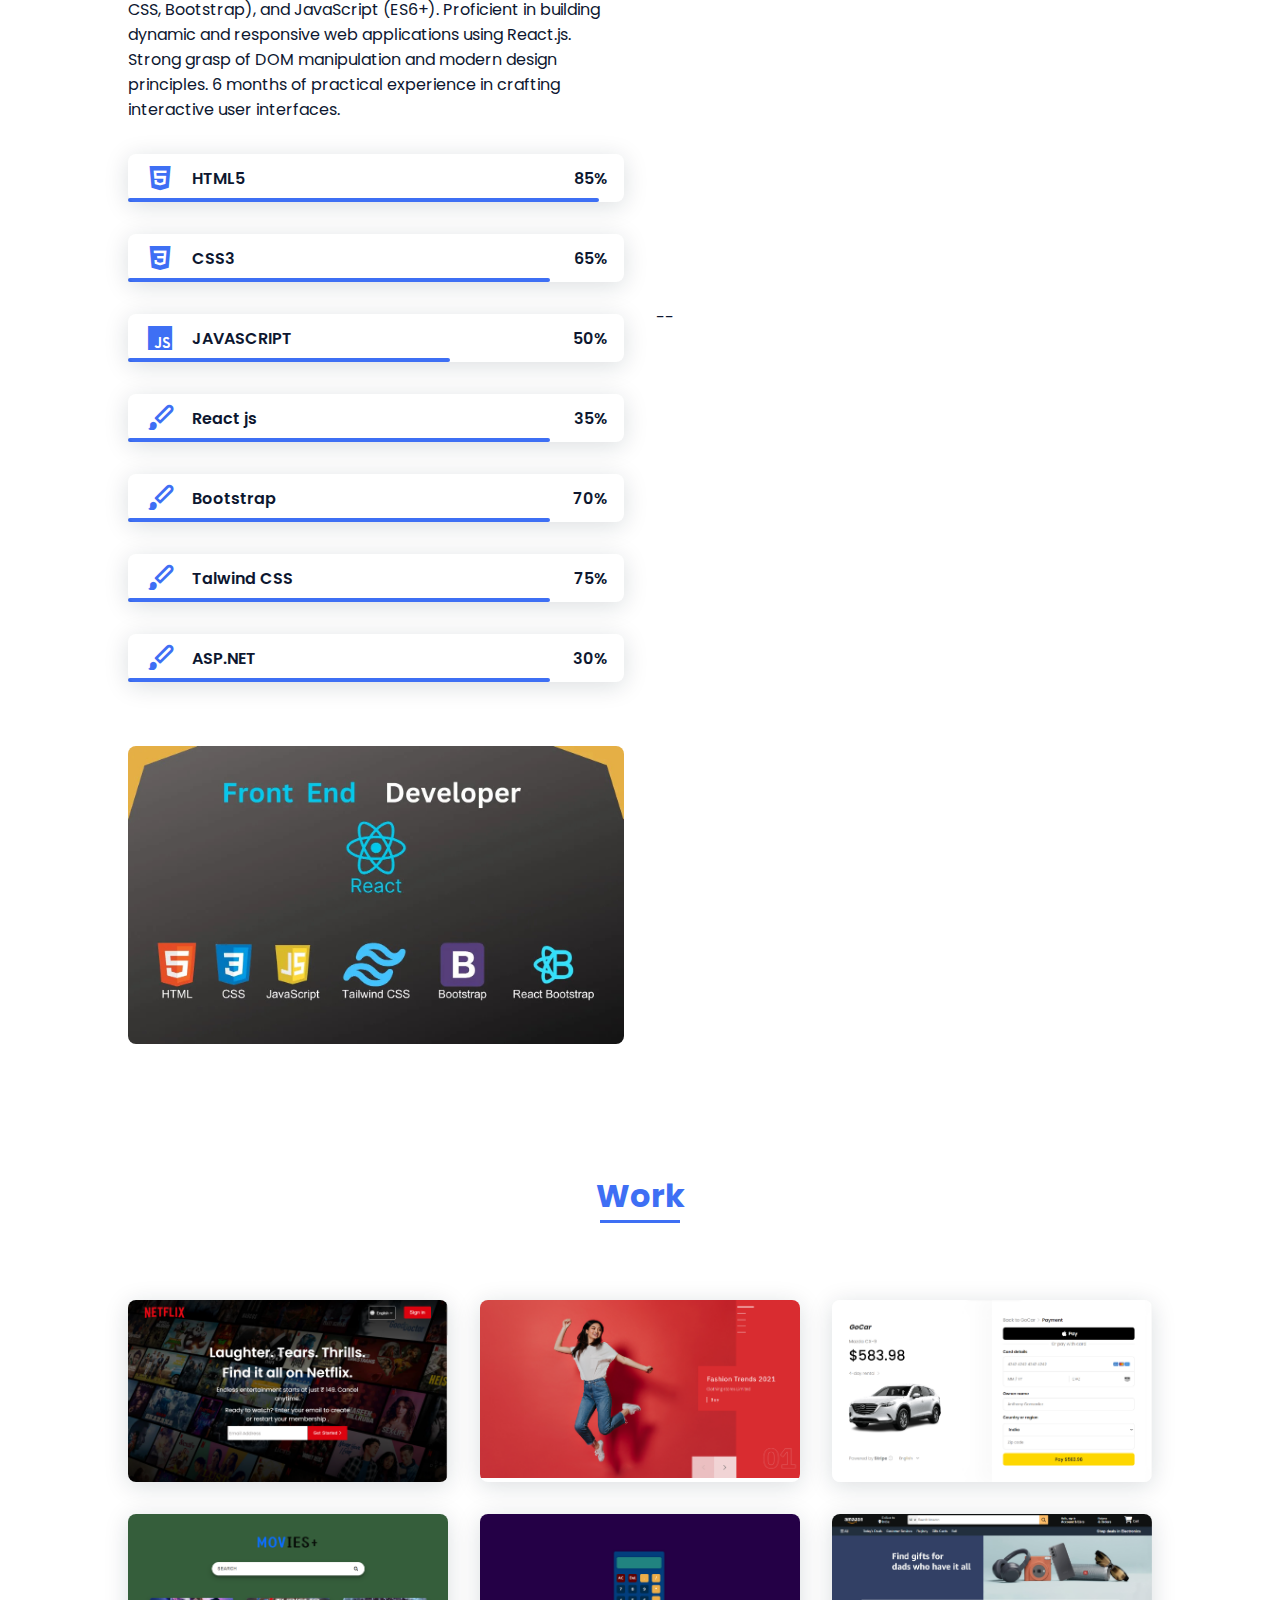
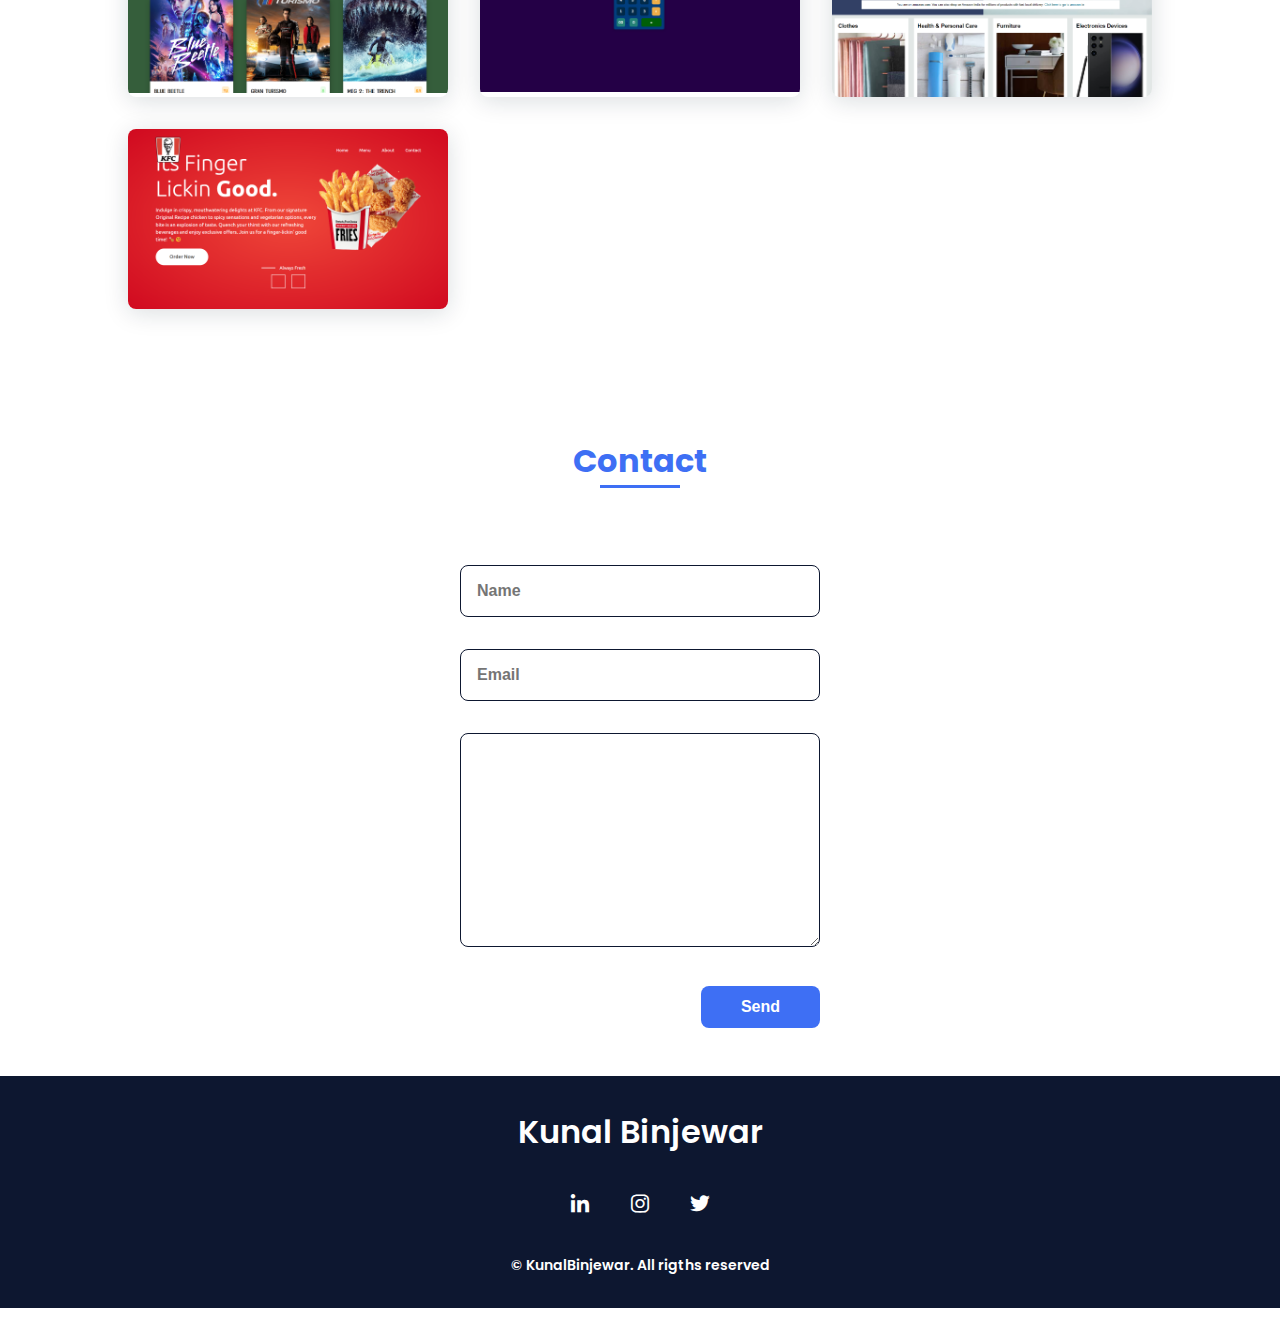
==== commit d81ca797: "Add files via upload" ====
--- a/index.html
+++ b/index.html
@@ -26,6 +26,7 @@
                         <li class="nav__item"><a href="#skills" class="nav__link">Skills</a></li>
                         <li class="nav__item"><a href="#work" class="nav__link">Work</a></li>
                         <li class="nav__item"><a href="#contact" class="nav__link">Contact</a></li>
+                        <li class="nav__item"><a href="https://linktr.ee/kunalbinjewar" class="nav__link">Linktree</a>
                     </ul>
                 </div>
                <div class="nav__toggle" id="nav-toggle">
@@ -62,11 +63,11 @@
 
                 <div class="about__container bd-grid">
                     <div class="about__img">
-                        <img src="pic.png" alt="">
+                        <img src="1.jpg" alt="">
                     </div>
                     
                     <div>
-                        <h2 class="about__subtitle">I'am Kunal</h2>
+                        <h2 class="about__subtitle"></h2>
                         <p class="about__text">
                             Hello! I'm Kunal Jaipal Binjewar, a 2022 graduate with a Bachelor's degree in Engineering (IT) and a passion for frontend development. I love turning innovative ideas into real websites. I have a keen interest in cricket and have won a cricket trophy under my captaincy.
                             
@@ -171,8 +172,8 @@
                         </div>
                     </div>
                     
-                    <div>              
-                        <img src="assets/img/work3.jpg" alt="" class="skills__img">
+                    -- <div>              
+                        <img src="skills.jpg" alt="" class="skills__img">
                     </div>
                 </div>
             </section>
@@ -199,6 +200,9 @@
                     </a>
                     <a href="https://amazonclone-alpha.vercel.app/" class="work__img">
                         <img src="Work7.png" alt="">
+                    </a>
+                    <a href="https://kfc-landingpageclone.netlify.app/" class="work__img">
+                        <img src="KFC.png" alt="">
                     </a>
                 </div>
             </section>
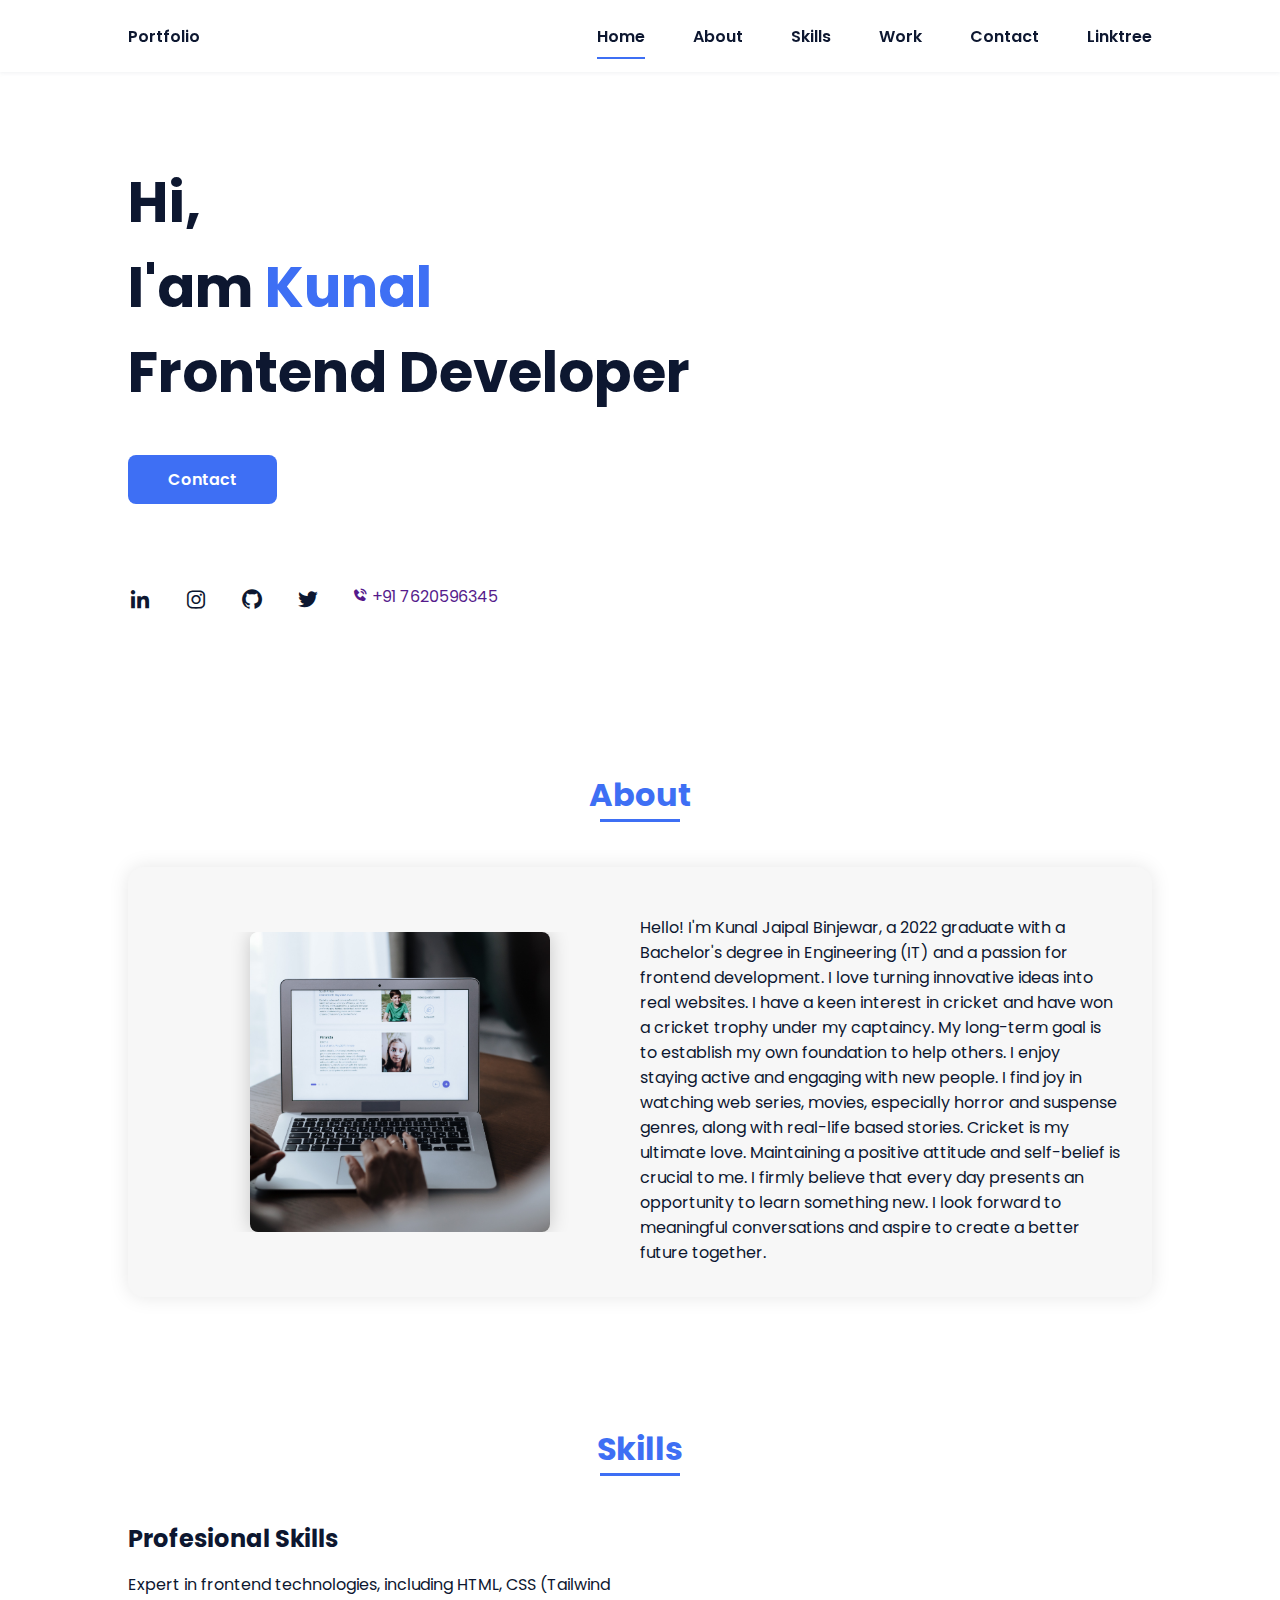
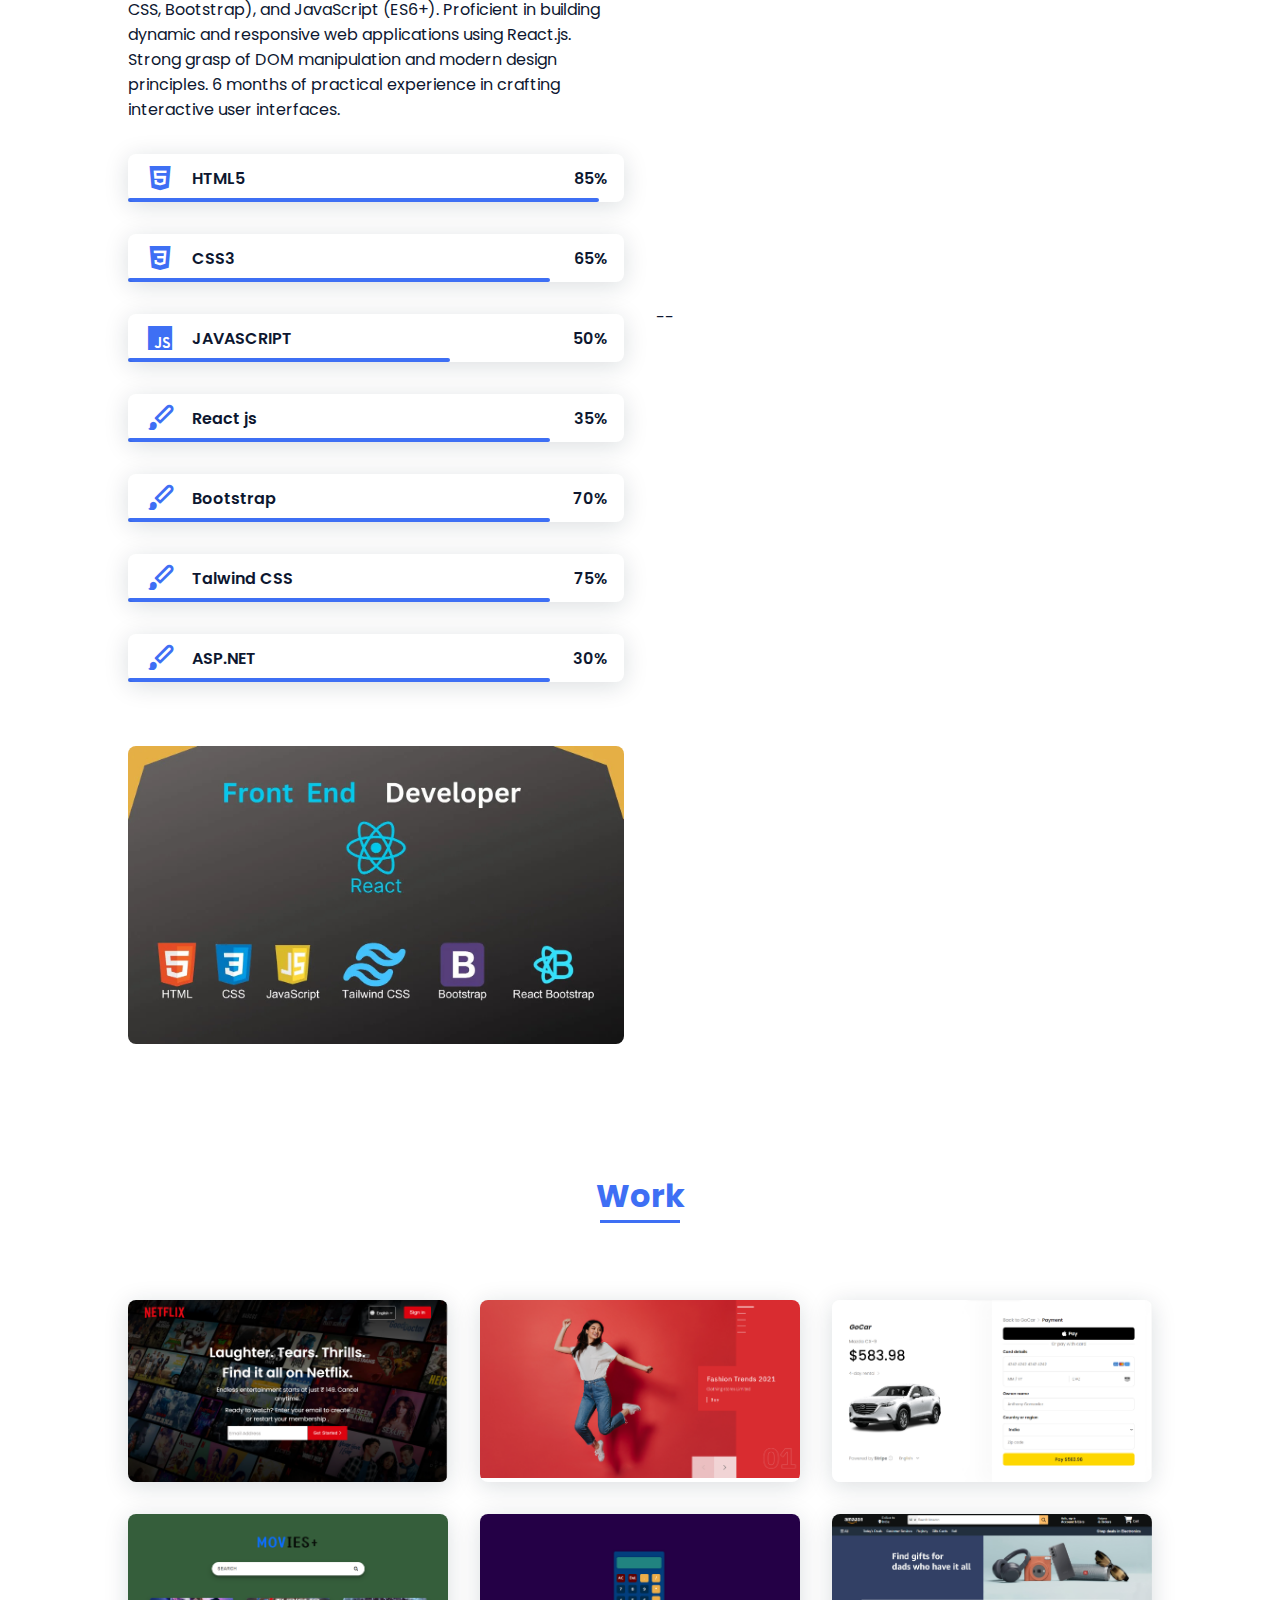
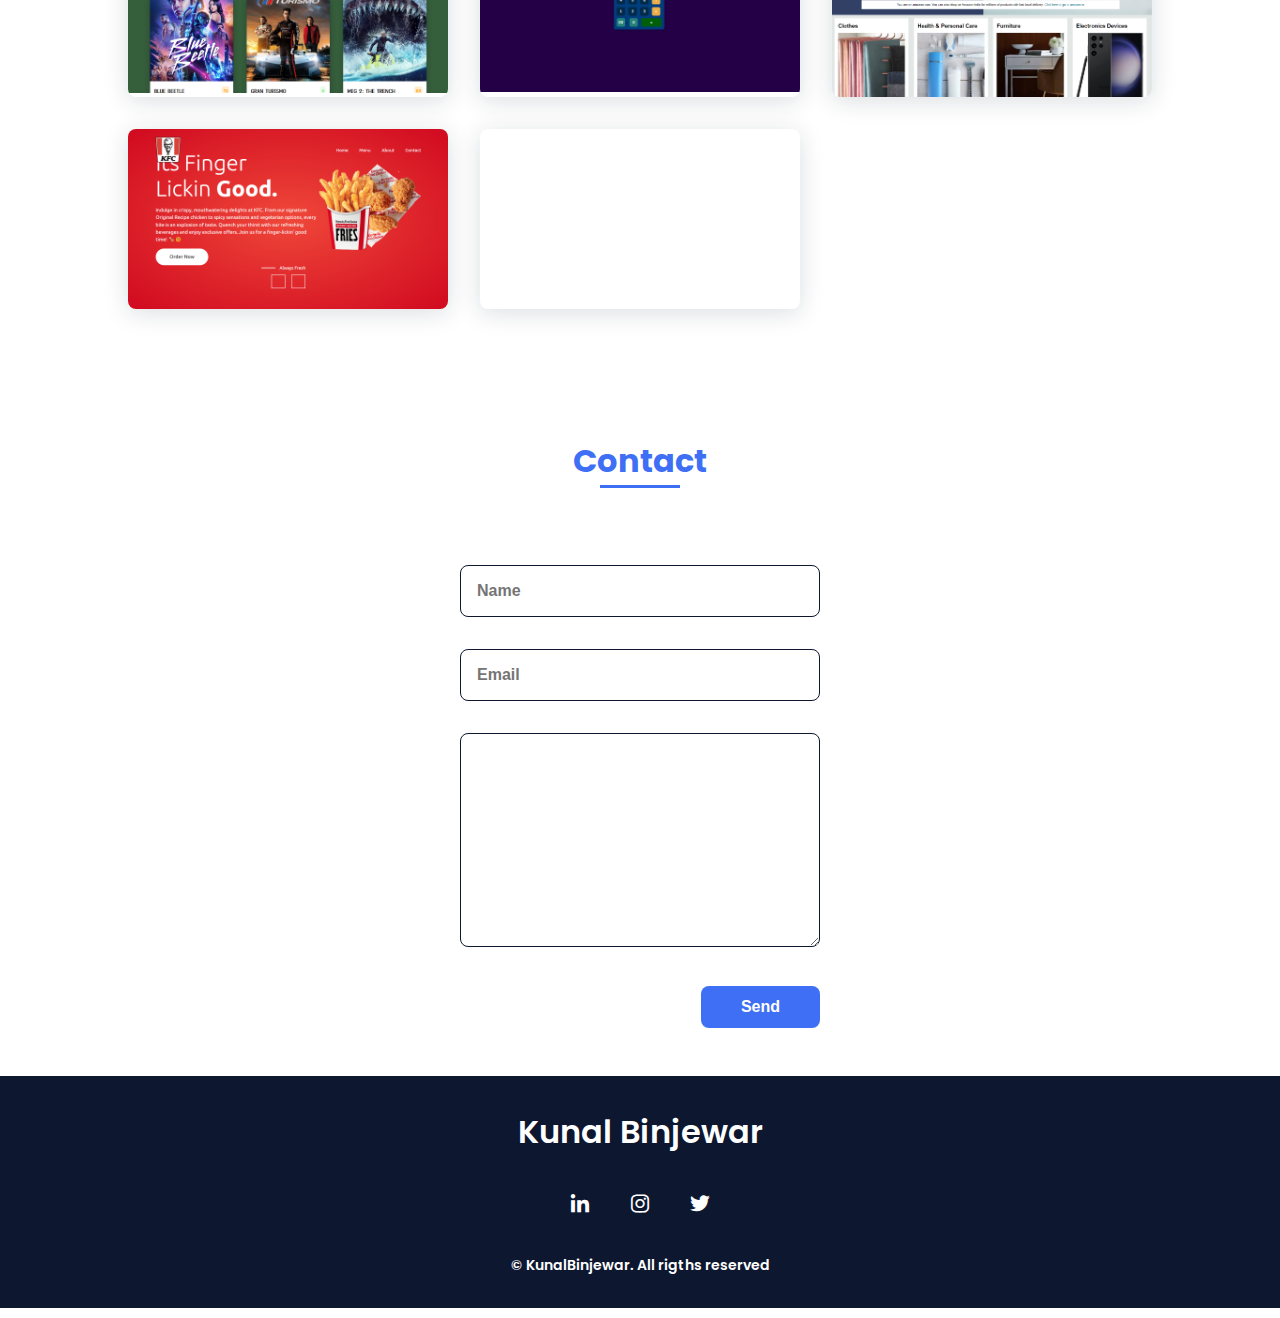
==== commit 8952b234: "Add files via upload" ====
--- a/index.html
+++ b/index.html
@@ -204,7 +204,10 @@
                     <a href="https://kfc-landingpageclone.netlify.app/" class="work__img">
                         <img src="KFC.png" alt="">
                     </a>
-                </div>
+                    <a href="https://youtube-clonewebpage.netlify.app/" class="work__img">
+                        <img src="youtube.png" alt="">
+                    </a>              
+                  </div>
             </section>
 
             <!--===== CONTACT =====-->
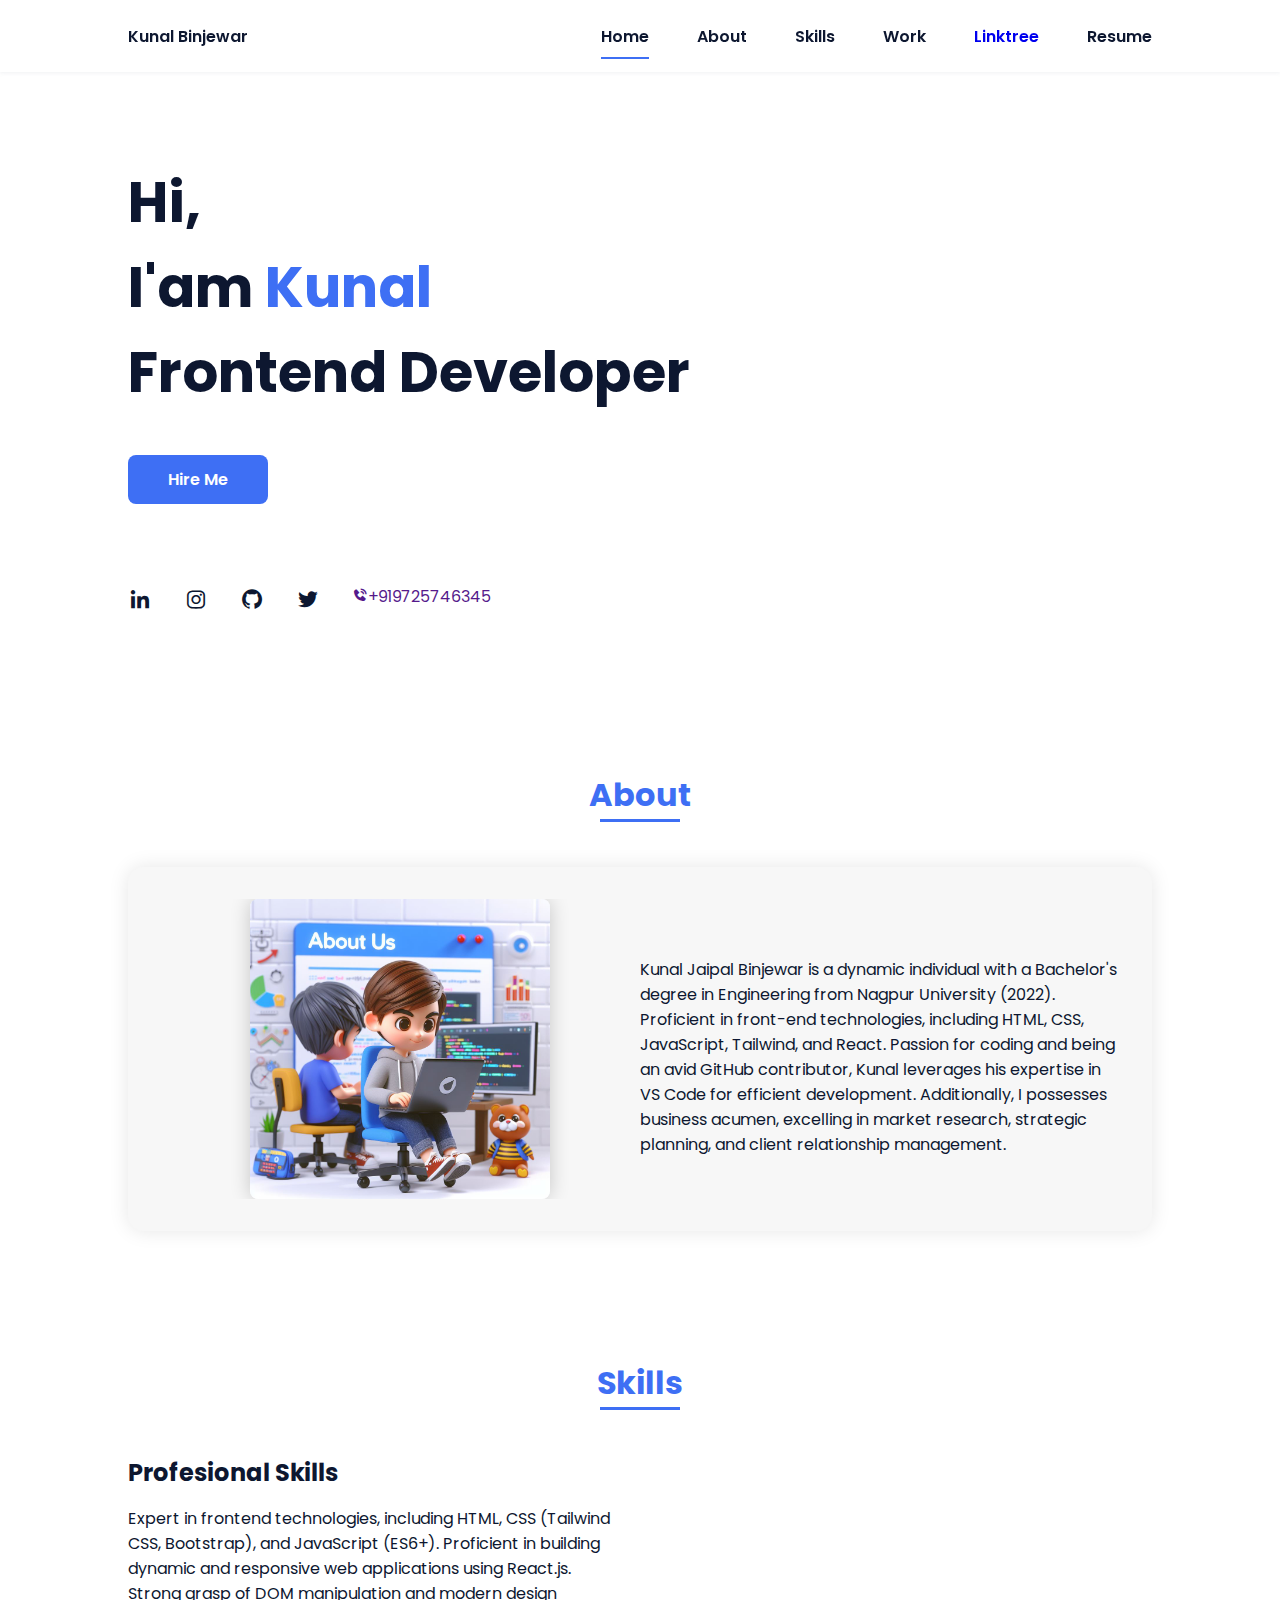
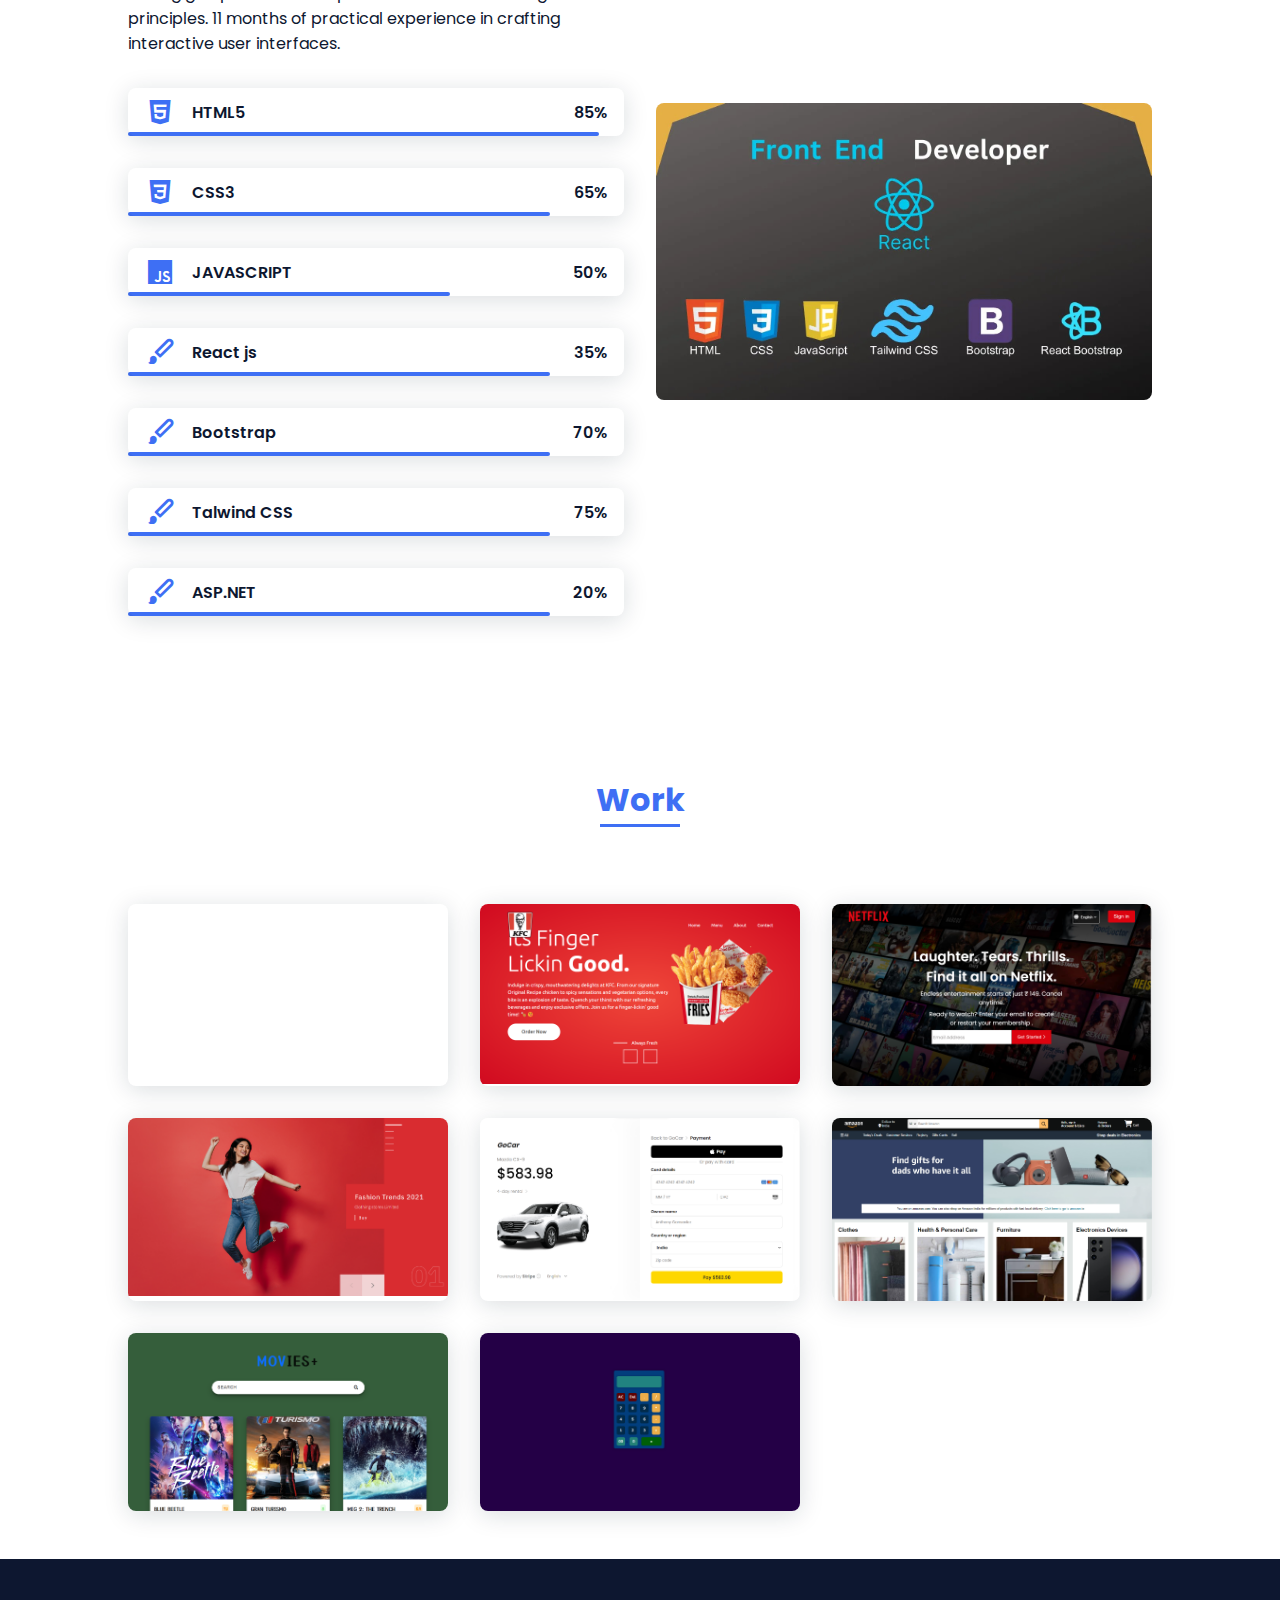
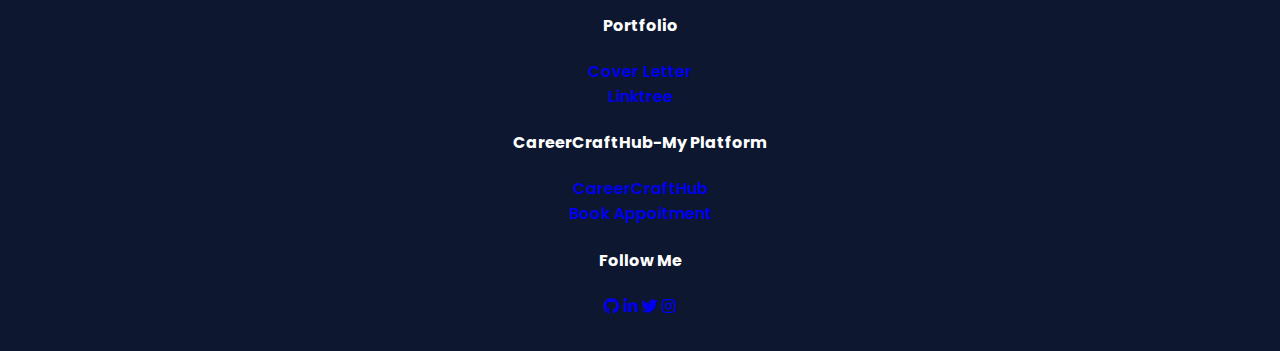
==== commit 8f030df0: "Add files via upload" ====
--- a/index.html
+++ b/index.html
@@ -1,242 +1,224 @@
+
 <!DOCTYPE html>
 <html lang="en">
-    <head>
-        <meta charset="UTF-8">
-        <meta name="viewport" content="width=device-width, initial-scale=1.0">
-
-        <link rel="stylesheet" href="style.css">
-
-        <!-- =====BOX ICONS===== -->
-        <link href='https://cdn.jsdelivr.net/npm/boxicons@2.0.5/css/boxicons.min.css' rel='stylesheet'>
-
+<head>
+    <meta charset="UTF-8">
+    <meta name="viewport" content="width=device-width, initial-scale=1.0">
+    <link rel="stylesheet" href="style.css">
+    <!-- =====BOX ICONS===== -->
+    <link href='https://cdn.jsdelivr.net/npm/boxicons@2.0.5/css/boxicons.min.css' rel='stylesheet'>
         <title>Portfolio</title>
-        <link rel="stylesheet" href="style.css">
-    </head>
-    <body>
-        <!--===== HEADER =====-->
-        <header class="l-header"> 
-            <nav class="nav bd-grid">
-                <div>
-                    <a href="#" class="nav__logo">Portfolio</a>
-                </div>
-                <div class="nav__menu" id="nav-menu">
-                    <ul class="nav__list">
-                        <li class="nav__item"><a href="#home" class="nav__link active">Home</a></li>
-                        <li class="nav__item"><a href="#about" class="nav__link">About</a></li>
-                        <li class="nav__item"><a href="#skills" class="nav__link">Skills</a></li>
-                        <li class="nav__item"><a href="#work" class="nav__link">Work</a></li>
-                        <li class="nav__item"><a href="#contact" class="nav__link">Contact</a></li>
-                        <li class="nav__item"><a href="https://linktr.ee/kunalbinjewar" class="nav__link">Linktree</a>
-                    </ul>
-                </div>
-               <div class="nav__toggle" id="nav-toggle">
-                    <i class='bx bx-menu'></i>
-                </div>
-            </nav>
-        </header>
-
-        <main class="l-main">
-            <!--===== HOME =====-->
-            <section class="home bd-grid" id="home">
-                <div class="home__data">
-                    <h1 class="home__title">Hi,<br>I'am <span class="home__title-color">Kunal</span><br> Frontend Developer</h1>
-
-                    <a href="#" class="button">Contact</a>
-                </div>
-
-                <div class="home__social">
-                    <a href="https://www.linkedin.com/in/kunal-binjewar-3b2082219/" class="home__social-icon"><i class='bx bxl-linkedin'></i></a>
-                    <a href="https://www.instagram.com/_kunal.binjewar/" class="home__social-icon"><i class='bx bxl-instagram'></i></a>
-                    <a href="https://github.com/kunalbinjewar" class="home__social-icon"><i class='bx bxl-github' ></i></a>
-                    <a href="https://twitter.com/kunalbinjewar09" class="home__social-icon"><i class='bx bxl-twitter'></i></a>
-                    <a href="" class="home__contact-number">
-                        <i class='bx bxs-phone-call'></i> +91 7620596345
-                      </a>
-                      
-
-                </div>
-            </section>
-
-            <!--===== ABOUT =====-->
-            <section class="about section " id="about">
-                <h2 class="section-title">About</h2>
-
-                <div class="about__container bd-grid">
-                    <div class="about__img">
-                        <img src="1.jpg" alt="">
+    <link rel="stylesheet" href="style.css">
+    <link rel="stylesheet" href="https://cdnjs.cloudflare.com/ajax/libs/font-awesome/5.15.3/css/all.min.css">
+</head>
+<body>
+    <!--===== HEADER =====-->
+    <header class="l-header"> 
+    <nav class="nav bd-grid">
+        <div>
+            <a href="#" class="nav__logo">Kunal Binjewar</a>
+        </div>
+             <div class="nav__menu" id="nav-menu">
+                <ul class="nav__list">
+                    <li class="nav__item"><a href="#home" class="nav__link active">Home</a></li>
+                    <li class="nav__item"><a href="#about" class="nav__link">About</a></li>
+                    <li class="nav__item"><a href="#skills" class="nav__link">Skills</a></li>
+                    <li class="nav__item"><a href="#work" class="nav__link">Work</a></li>
+                    <li class="nav__item"><a href="https://linktr.ee/kunalbinjewar" class="https://linktr.ee/kunalbinjewar">Linktree</a></li>
+                    <li class="nav__item"><a href="Mr.Kunal J. Binjewar (-Resume).pdf" class="nav__link cta-button" download>Resume</a></li>
+                </ul>
+            </div>
+        <div class="nav__toggle" id="nav-toggle">
+            <i class='bx bx-menu'></i>
+        </div>
+</nav>
+</header>
+    <main class="l-main">
+    <!--===== HOME =====-->
+    <section class="home bd-grid" id="home">
+            <div class="home__data">
+                 <h1 class="home__title">Hi,<br>I'am <span class="home__title-color">Kunal</span><br> Frontend Developer</h1>
+
+                 <a href="mailto:binjewarkunal@gmail.com" class="button">Hire Me</a></div>
+            <div class="home__social">
+                <a href="https://www.linkedin.com/in/kunal-binjewar-3b2082219/" class="home__social-icon"><i class='bx bxl-linkedin'></i></a>
+                <a href="https://www.instagram.com/_kunal.binjewar/" class="home__social-icon"><i class='bx bxl-instagram'></i></a>
+                <a href="https://github.com/kunalbinjewar" class="home__social-icon"><i class='bx bxl-github' ></i></a>
+                <a href="https://twitter.com/kunalbinjewar09" class="home__social-icon"><i class='bx bxl-twitter'></i></a>
+                <a href="" class="home__contact-number">
+                 <i class='bx bxs-phone-call'></i>+919725746345
+                </a>
+            </div>
+    </section>
+
+    <!--===== ABOUT =====-->
+        <section class="about section " id="about">
+            <h2 class="section-title">About</h2>
+
+        <div class="about__container bd-grid">
+                <div class="about__img">
+                <img src="About-us.jpg" alt="">
+                </div>
+        <div>
+                <h2 class="about__subtitle"></h2>
+                    <p class="about__text">
+                            Kunal Jaipal Binjewar is a dynamic individual with a Bachelor's degree in Engineering from Nagpur University (2022). 
+                            Proficient in front-end technologies, including HTML, CSS, JavaScript, Tailwind, and React. 
+                            Passion for coding and being an avid GitHub contributor, Kunal leverages his expertise in VS Code for efficient development. 
+                            Additionally, I possesses business acumen, excelling in market research, strategic planning, and client relationship management.         
+                    </p>           
+        </div>                                   
+        </div>
+        </section>
+
+    <!--===== SKILLS =====-->
+        <section class="skills section" id="skills">
+            <h2 class="section-title">Skills</h2>
+
+            <div class="skills__container bd-grid">          
+        <div>
+                <h2 class="skills__subtitle">Profesional Skills</h2>
+                    <p class="skills__text">Expert in frontend technologies, including HTML, CSS (Tailwind CSS, Bootstrap), and JavaScript (ES6+). 
+                    Proficient in building dynamic and responsive web applications using React.js.
+                    Strong grasp of DOM manipulation and modern design principles. 11 months of practical experience in crafting interactive user interfaces.
+                    </p>
+        <div class="skills__data">
+        <div class="skills__names">
+           <i class='bx bxl-html5 skills__icon'></i>
+            <span class="skills__name">HTML5</span>
+        </div>
+        <div class="skills__bar skills__html">
+        </div>
+            <div>
+             <span class="skills__percentage">85%</span>
+           </div>
+        </div>
+        <div class="skills__data">
+        <div class="skills__names">
+            <i class='bx bxl-css3 skills__icon'></i>
+            <span class="skills__name">CSS3</span>
+        </div>
+            <div class="skills__bar skills__css"></div>
+                <div>
+                <span class="skills__percentage">65%</span>
+                </div>
+        </div>
+            <div class="skills__data">
+                <div class="skills__names">
+                    <i class='bx bxl-javascript skills__icon' ></i>
+                    <span class="skills__name">JAVASCRIPT</span>
+                </div>
+                    <div class="skills__bar skills__js"></div>
+                <div>
+                <span class="skills__percentage">50%</span>
+                </div>
+            </div>
+            <div class="skills__data">
+                <div class="skills__names">
+                    <i class='bx bxs-paint skills__icon'></i>
+                    <span class="skills__name">React js</span>
+                </div>
+            <div class="skills__bar skills__ux"></div>
+                <div>
+                    <span class="skills__percentage">35%</span>
+                </div>
+            </div>
+            <div class="skills__data">
+                <div class="skills__names">
+                    <i class='bx bxs-paint skills__icon'></i>
+                    <span class="skills__name">Bootstrap</span>
+                </div>
+            <div class="skills__bar skills__ux"></div>
+                <div>
+                    <span class="skills__percentage">70%</span>
+                </div>
+            </div>
+            <div class="skills__data">
+                <div class="skills__names">
+                    <i class='bx bxs-paint skills__icon'></i>
+                    <span class="skills__name">Talwind CSS</span>
+                </div>
+             <div class="skills__bar skills__ux"></div>
+                <div>
+                    <span class="skills__percentage">75%</span>
+                </div>
+            </div>
+        <div class="skills__data">
+            <div class="skills__names">
+                <i class='bx bxs-paint skills__icon'></i>
+                <span class="skills__name">ASP.NET</span>
+            </div>
+        <div class="skills__bar skills__ux"></div>
+            <div>
+            <span class="skills__percentage">20%</span></div>
+       </div>
+       </div>
+                    
+            <div>              
+                <img src="skills.jpg" alt="" class="skills__img">
+             </div>
+         </div>
+        </section>
+    <!--===== WORK =====-->
+    <section class="work section" id="work">
+        <h2 class="section-title">Work</h2>
+            <div class="work__container bd-grid">
+                <a href="https://careercrafthub.netlify.app/" class="work__img">
+                <img src="pic careercrafthub.png" alt="">
+                </a>  
+                <a href="https://kfc-landingpageclone.netlify.app/" class="work__img">
+                <img src="KFC.png" alt="">
+                 </a>  
+                <a href="https://netflixclone-kunalbinjewar.vercel.app/" class="work__img">
+                <img src="Work.png" alt="">
+                </a>
+                <a href="https://landing-page01-6m3l1eq79-kunalbinjewar.vercel.app/" class="work__img">
+                 <img src="Work2.png" alt="">
+                </a>
+                <a href="https://checkout-form-5dfsgkwvi-kunalbinjewar.vercel.app/" class="work__img">
+                <img src="Work3.png" alt="">
+                </a>
+                <a href="https://amazonclone-alpha.vercel.app/" class="work__img">
+                <img src="Work7.png" alt="">
+                </a>   
+                <a href="https://movies-six-theta.vercel.app/" class="work__img">
+                <img src="Work4.png" alt="">
+                </a>
+                <a href="https://mini-calculator-gamma.vercel.app/" class="work__img">
+                <img src="Work5.png" alt="">
+                 </a>       
+         </div>
+    </section>
+    <!--===== FOOTER =====-->
+    <footer class="footer">
+        <div class="container row">
+            <div class="footer-col">
+                <h4>Portfolio</h4>
+                <ul>
+                    <li><a href="http://127.0.0.1:5501/cover-letter.html">Cover Letter</a></li>
+                    <li><a href="https://linktr.ee/kunalbinjewar">Linktree</a></li>
+                 </ul>
+            </div>
+        <div class="footer-col">
+            <h4>CareerCraftHub-My Platform</h4>
+                <ul>
+                    <li><a href="https://careercrafthub.netlify.app/">CareerCraftHub</a></li>
+                    <li><a href="https://topmate.io/kunal_binjewar">Book Appoitment</a></li>
+                </ul>
+        </div>
+            <div class="footer-col">
+                <h4>Follow Me</h4>
+                    <div class="social-links">
+                        <a href="https://github.com/kunalbinjewar"><i class="fab fa-github"></i></a>
+                        <a href="https://www.linkedin.com/in/kunal-binjewar-3b2082219/"><i class="fab fa-linkedin-in"></i></a>
+                        <a href="https://twitter.com/kunalbinjewar09"><i class="fab fa-twitter"></i></a>
+                        <a href="https://www.instagram.com/_kunal.binjewar/"><i class="fab fa-instagram"></i></a>
                     </div>
-                    
-                    <div>
-                        <h2 class="about__subtitle"></h2>
-                        <p class="about__text">
-                            Hello! I'm Kunal Jaipal Binjewar, a 2022 graduate with a Bachelor's degree in Engineering (IT) and a passion for frontend development. I love turning innovative ideas into real websites. I have a keen interest in cricket and have won a cricket trophy under my captaincy.
-                            
-                            My long-term goal is to establish my own foundation to help others. I enjoy staying active and engaging with new people. I find joy in watching web series, movies, especially horror and suspense genres, along with real-life based stories. Cricket is my ultimate love.
-                            
-                            Maintaining a positive attitude and self-belief is crucial to me. I firmly believe that every day presents an opportunity to learn something new. I look forward to meaningful conversations and aspire to create a better future together.</p>           
-                    </div>                                   
-                </div>
-            </section>
-
-            <!--===== SKILLS =====-->
-            <section class="skills section" id="skills">
-                <h2 class="section-title">Skills</h2>
-
-                <div class="skills__container bd-grid">          
-                    <div>
-                        <h2 class="skills__subtitle">Profesional Skills</h2>
-                        <p class="skills__text">Expert in frontend technologies, including HTML, CSS (Tailwind CSS, Bootstrap), and JavaScript (ES6+). Proficient in building dynamic and responsive web applications using React.js. Strong grasp of DOM manipulation and modern design principles. 6 months of practical experience in crafting interactive user interfaces.</p>
-                        <div class="skills__data">
-                            <div class="skills__names">
-                                <i class='bx bxl-html5 skills__icon'></i>
-                                <span class="skills__name">HTML5</span>
-                            </div>
-                            <div class="skills__bar skills__html">
-
-                            </div>
-                            <div>
-                                <span class="skills__percentage">85%</span>
-                            </div>
-                        </div>
-                        <div class="skills__data">
-                            <div class="skills__names">
-                                <i class='bx bxl-css3 skills__icon'></i>
-                                <span class="skills__name">CSS3</span>
-                            </div>
-                            <div class="skills__bar skills__css">
-                                
-                            </div>
-                            <div>
-                                <span class="skills__percentage">65%</span>
-                            </div>
-                        </div>
-                        <div class="skills__data">
-                            <div class="skills__names">
-                                <i class='bx bxl-javascript skills__icon' ></i>
-                                <span class="skills__name">JAVASCRIPT</span>
-                            </div>
-                            <div class="skills__bar skills__js">
-                                
-                            </div>
-                            <div>
-                                <span class="skills__percentage">50%</span>
-                            </div>
-                        </div>
-                        <div class="skills__data">
-                            <div class="skills__names">
-                                <i class='bx bxs-paint skills__icon'></i>
-                                <span class="skills__name">React js</span>
-                            </div>
-                            <div class="skills__bar skills__ux">
-                                
-                            </div>
-                            <div>
-                                <span class="skills__percentage">35%</span>
-                            </div>
-                        </div>
-                        <div class="skills__data">
-                            <div class="skills__names">
-                                <i class='bx bxs-paint skills__icon'></i>
-                                <span class="skills__name">Bootstrap</span>
-                            </div>
-                            <div class="skills__bar skills__ux">
-                                
-                            </div>
-                            <div>
-                                <span class="skills__percentage">70%</span>
-                            </div>
-                        </div>
-                        <div class="skills__data">
-                            <div class="skills__names">
-                                <i class='bx bxs-paint skills__icon'></i>
-                                <span class="skills__name">Talwind CSS</span>
-                            </div>
-                            <div class="skills__bar skills__ux">
-                                
-                            </div>
-                            <div>
-                                <span class="skills__percentage">75%</span>
-                            </div>
-                        </div>
-                        <div class="skills__data">
-                            <div class="skills__names">
-                                <i class='bx bxs-paint skills__icon'></i>
-                                <span class="skills__name">ASP.NET</span>
-                            </div>
-                            <div class="skills__bar skills__ux">
-                                
-                            </div>
-                            <div>
-                                <span class="skills__percentage">30%</span>
-                            </div>
-                        </div>
-                    </div>
-                    
-                    -- <div>              
-                        <img src="skills.jpg" alt="" class="skills__img">
-                    </div>
-                </div>
-            </section>
-
-            <!--===== WORK =====-->
-            <section class="work section" id="work">
-                <h2 class="section-title">Work</h2>
-
-                <div class="work__container bd-grid">
-                    <a href="https://netflixclone-kunalbinjewar.vercel.app/" class="work__img">
-                        <img src="Work.png" alt="">
-                    </a>
-                    <a href="https://landing-page01-6m3l1eq79-kunalbinjewar.vercel.app/" class="work__img">
-                        <img src="Work2.png" alt="">
-                    </a>
-                    <a href="https://checkout-form-5dfsgkwvi-kunalbinjewar.vercel.app/" class="work__img">
-                        <img src="Work3.png" alt="">
-                    </a>
-                    <a href="https://movies-six-theta.vercel.app/" class="work__img">
-                        <img src="Work4.png" alt="">
-                    </a>
-                    <a href="https://mini-calculator-gamma.vercel.app/" class="work__img">
-                        <img src="Work5.png" alt="">
-                    </a>
-                    <a href="https://amazonclone-alpha.vercel.app/" class="work__img">
-                        <img src="Work7.png" alt="">
-                    </a>
-                    <a href="https://kfc-landingpageclone.netlify.app/" class="work__img">
-                        <img src="KFC.png" alt="">
-                    </a>
-                    <a href="https://youtube-clonewebpage.netlify.app/" class="work__img">
-                        <img src="youtube.png" alt="">
-                    </a>              
-                  </div>
-            </section>
-
-            <!--===== CONTACT =====-->
-            <section class="contact section" id="contact">
-                <h2 class="section-title">Contact</h2>
-
-                <div class="contact__container bd-grid">
-                    <form action="" class="contact__form">
-                        <input type="text" placeholder="Name" class="contact__input">
-                        <input type="mail" placeholder="Email" class="contact__input">
-                        <textarea name="" id="" cols="0" rows="10" class="contact__input"></textarea>
-                        <input type="button" value="Send" class="contact__button button">
-                    </form>
-                </div>
-            </section>
-        </main>
-
-        <!--===== FOOTER =====-->
-        <footer class="footer">
-            <p class="footer__title">Kunal Binjewar</p>
-            <div class="footer__social">
-                <a href="https://www.linkedin.com/in/kunal-binjewar-3b2082219/" class="footer__icon"><i class='bx bxl-linkedin' ></i></a>
-                <a href="https://www.instagram.com/_kunal.binjewar/" class="footer__icon"><i class='bx bxl-instagram' ></i></a>
-                <a href="https://twitter.com/kunalbinjewar09" class="footer__icon"><i class='bx bxl-twitter' ></i></a>
-            </div>
-            <p class="footer__copy">&#169; KunalBinjewar. All rigths reserved</p>
-        </footer>
-
-        <!--===== MAIN JS =====-->
+            </div>
+                
+        </div>
+    </footer>
+    <!--===== MAIN JS =====-->
         <script src="main.js"></script>
     </body>
 </html>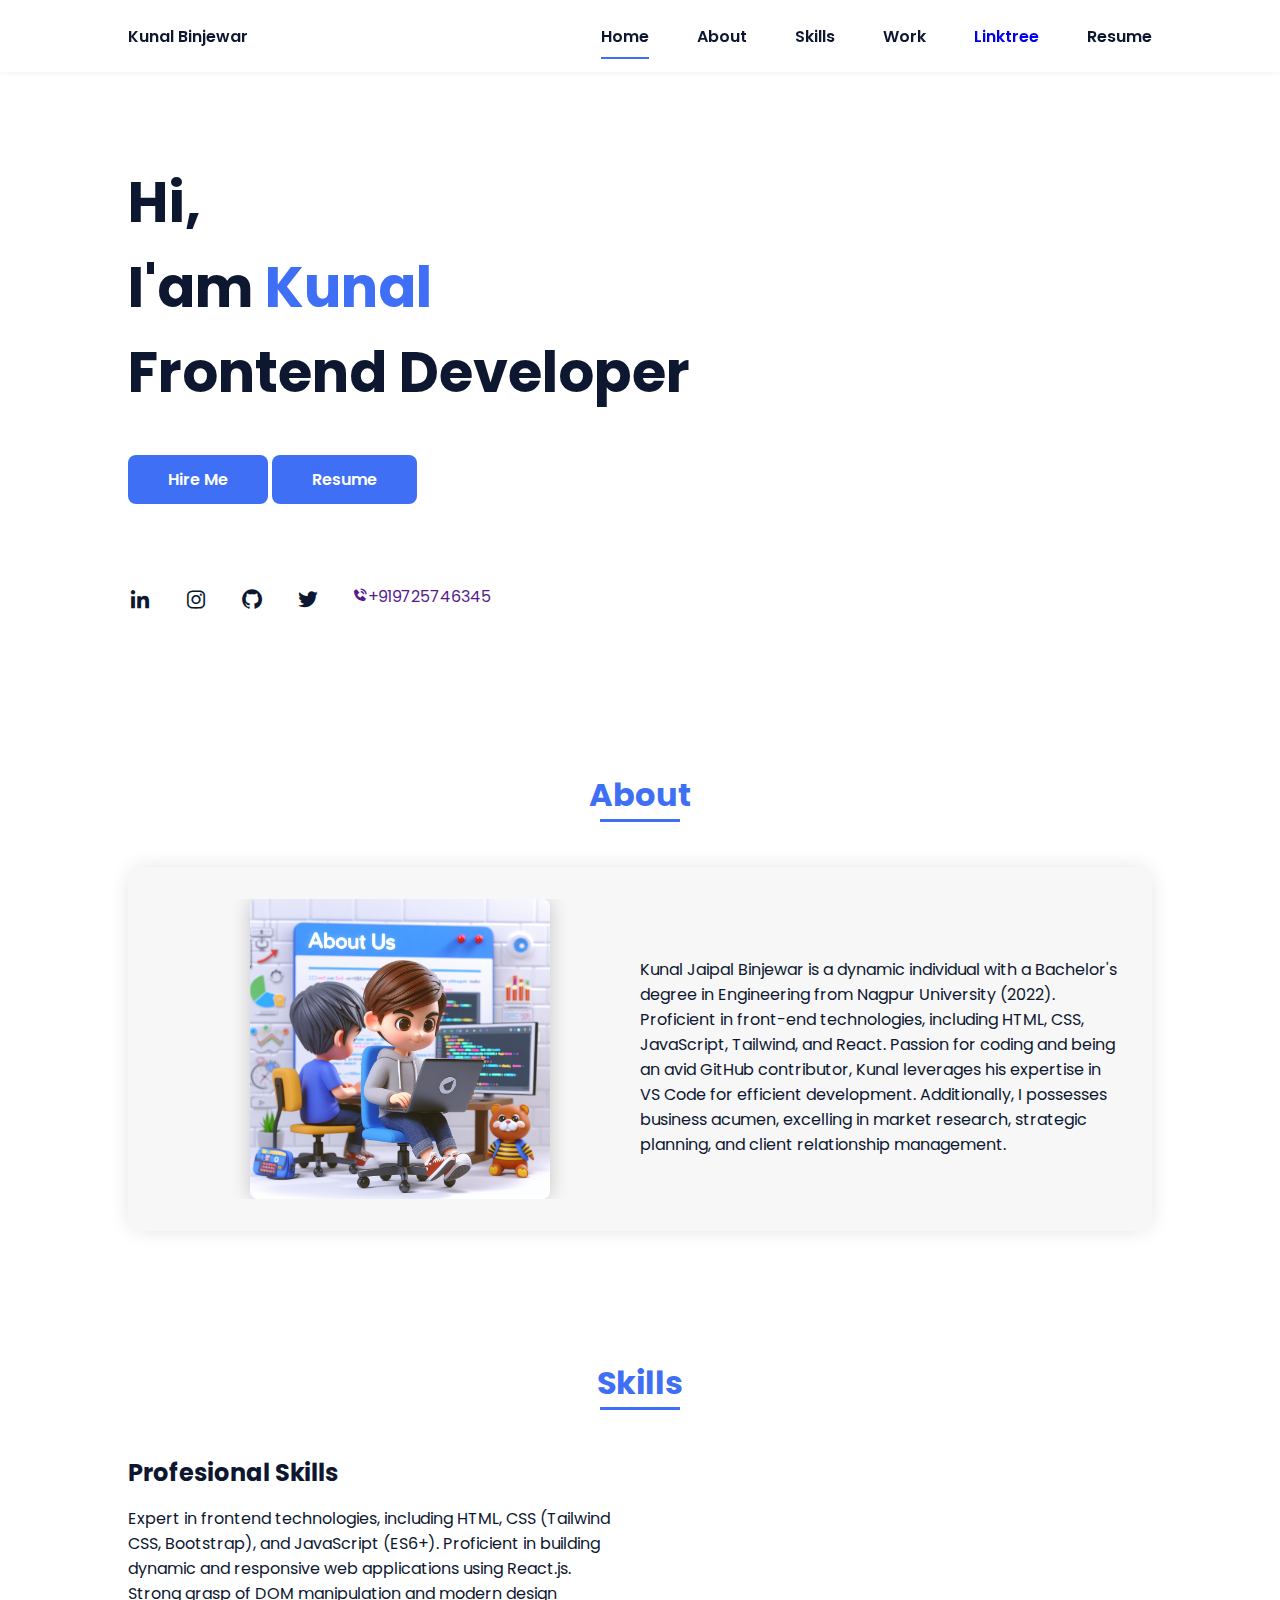
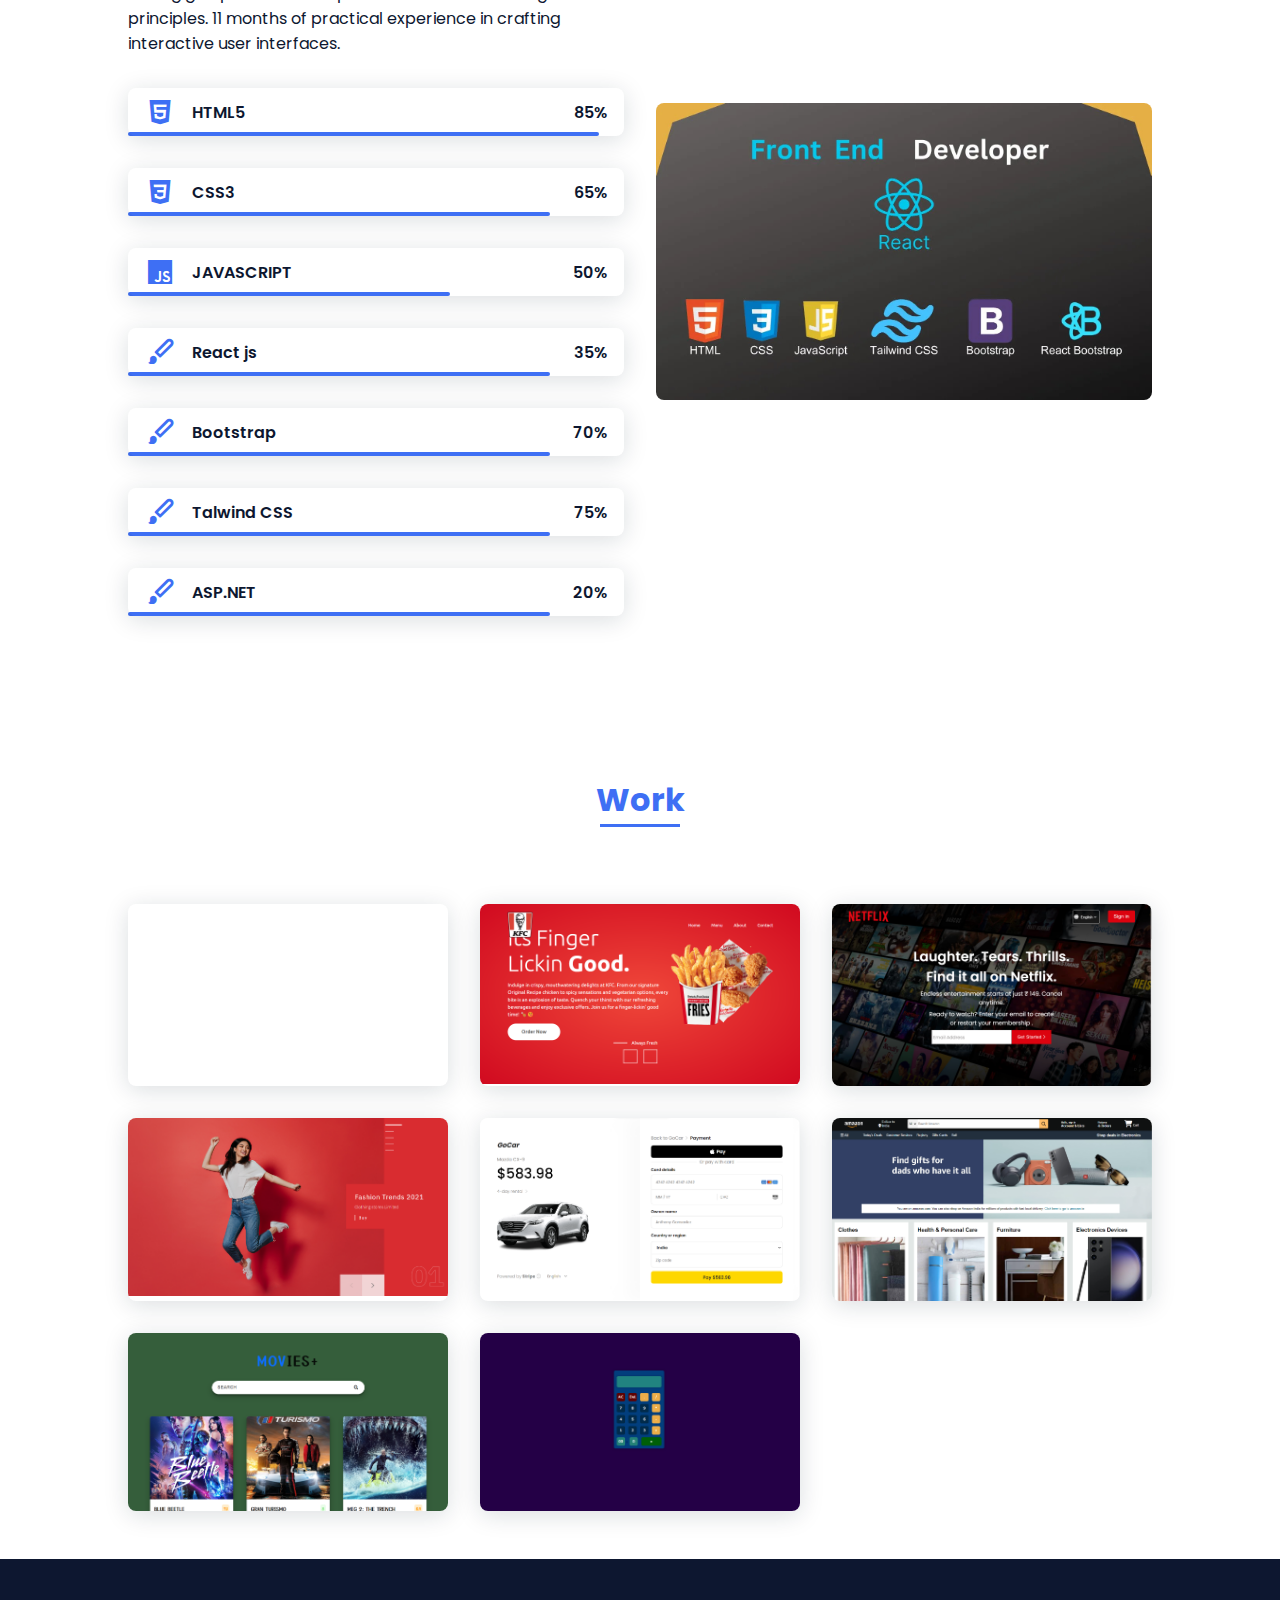
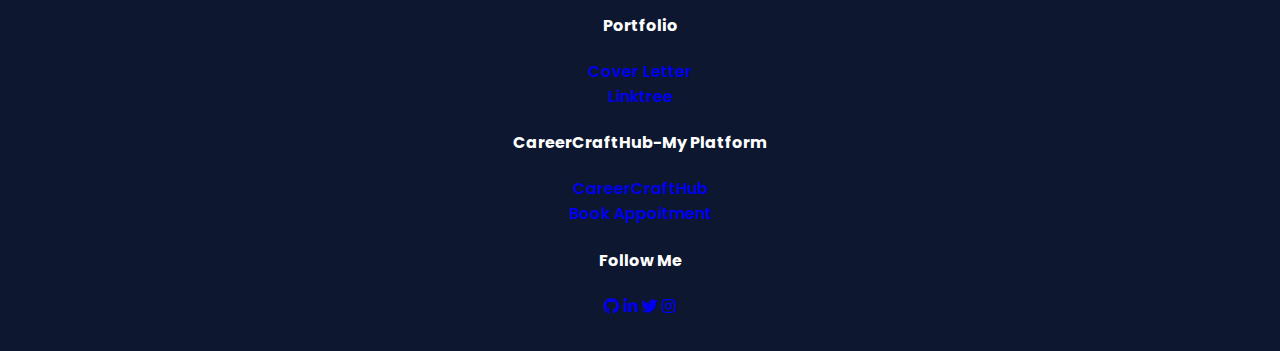
==== commit a8acad04: "Add files via upload" ====
--- a/index.html
+++ b/index.html
@@ -1,5 +1,4 @@
-
-<!DOCTYPE html>
+ <!DOCTYPE html>
 <html lang="en">
 <head>
     <meta charset="UTF-8">
@@ -39,7 +38,8 @@
             <div class="home__data">
                  <h1 class="home__title">Hi,<br>I'am <span class="home__title-color">Kunal</span><br> Frontend Developer</h1>
 
-                 <a href="mailto:binjewarkunal@gmail.com" class="button">Hire Me</a></div>
+                 <a href="mailto:binjewarkunal@gmail.com" class="button">Hire Me</a>
+                 <a href="Mr.Kunal J. Binjewar (-Resume).pdf" class="button" download>Resume</a></div>
             <div class="home__social">
                 <a href="https://www.linkedin.com/in/kunal-binjewar-3b2082219/" class="home__social-icon"><i class='bx bxl-linkedin'></i></a>
                 <a href="https://www.instagram.com/_kunal.binjewar/" class="home__social-icon"><i class='bx bxl-instagram'></i></a>
